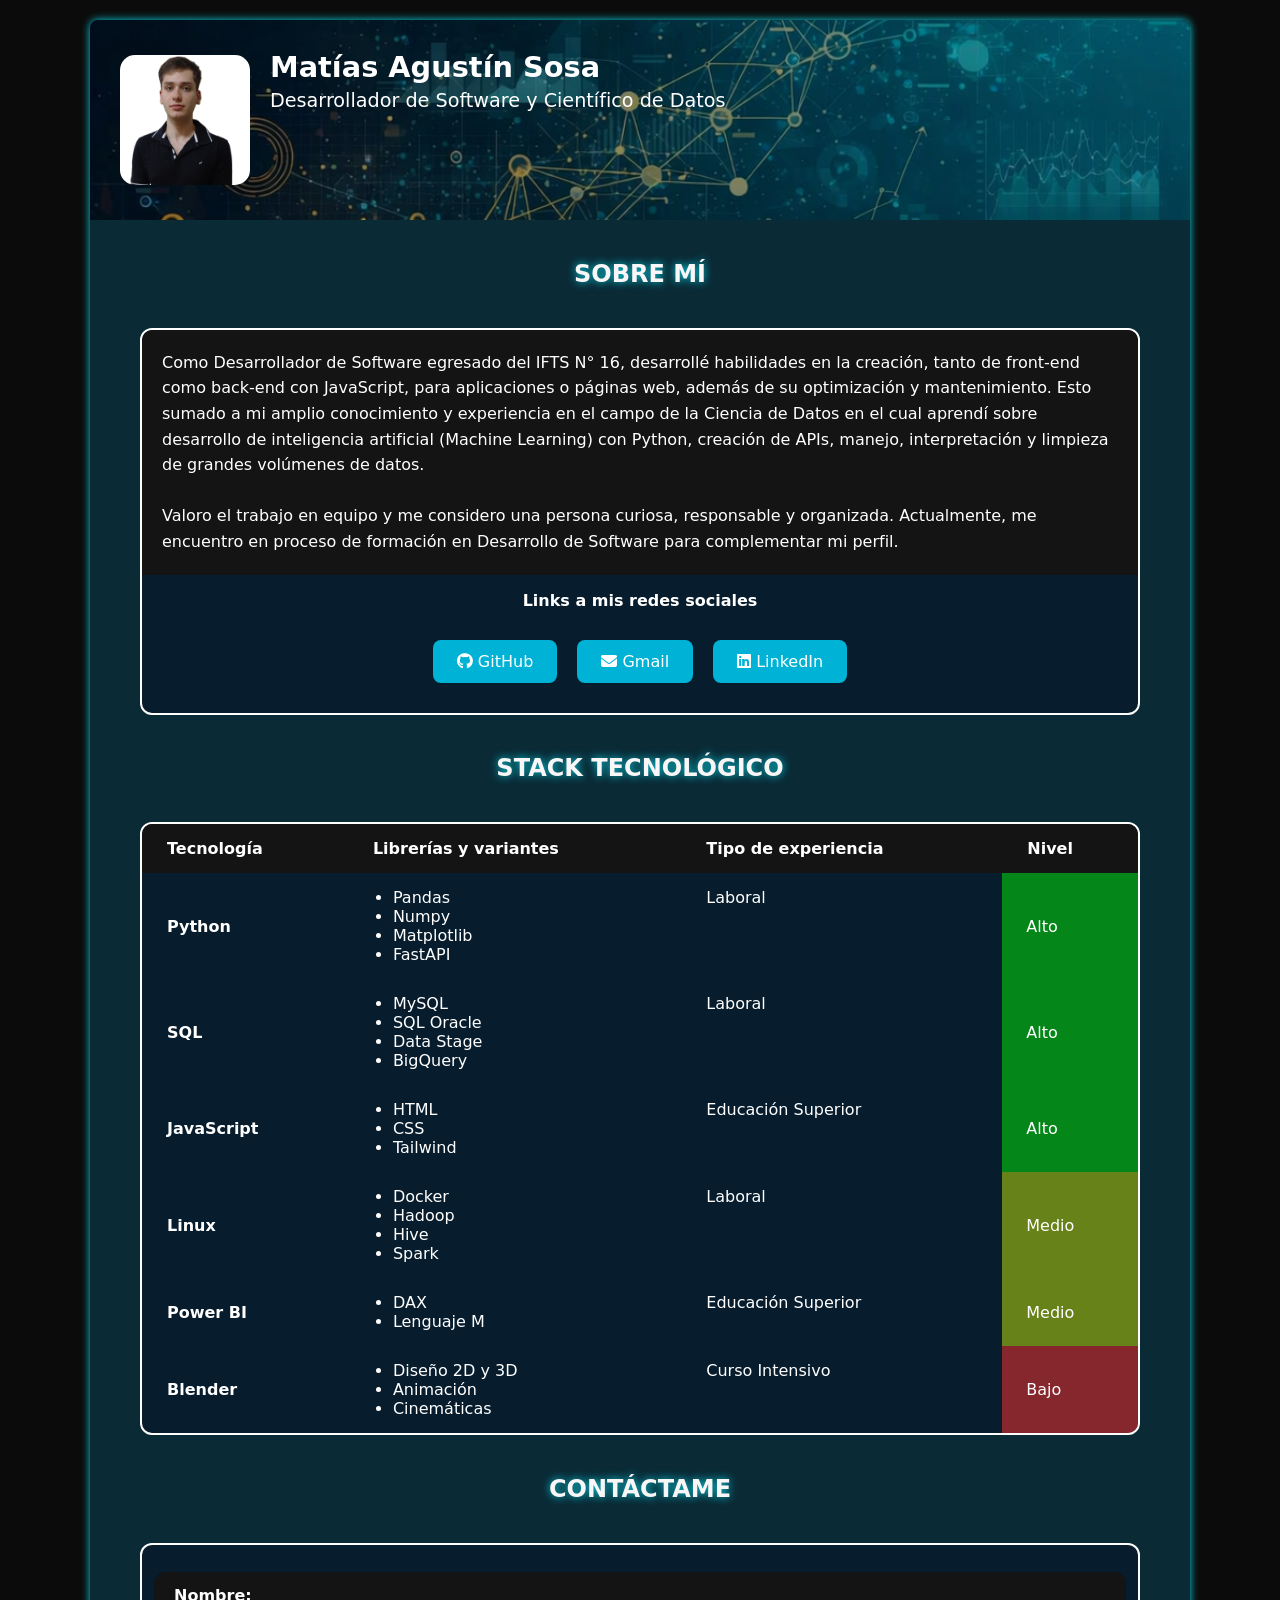
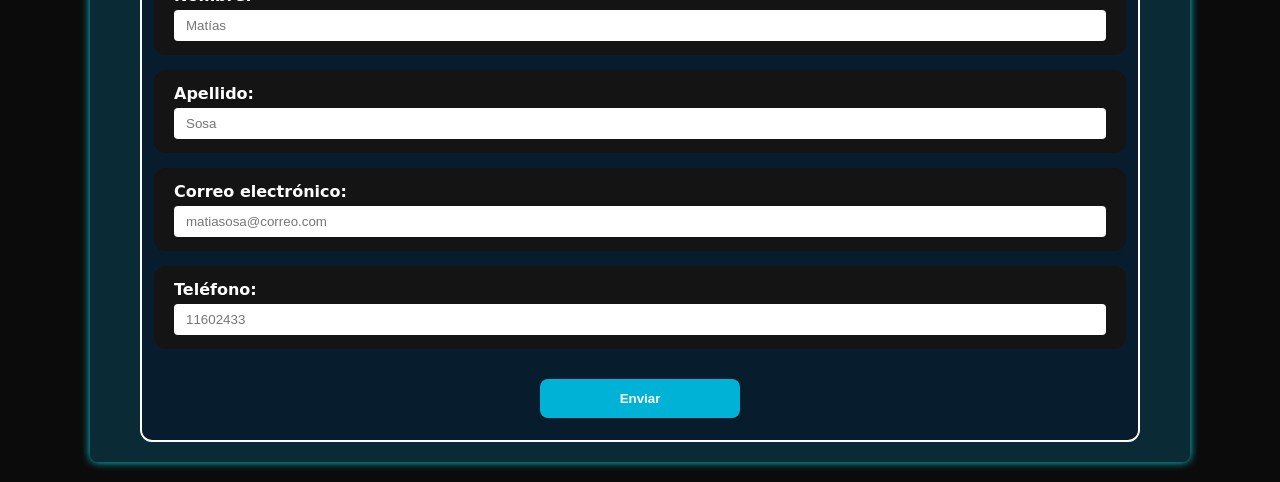
==== index.html @ 2aedbdd2 "Mi Portfolio" ====
<!DOCTYPE html>
<html lang="es">

<head>
    <meta charset="UTF-8">
    <meta name="viewport" content="width=device-width, initial-scale=1.0">
    <title>Portfolio Matías Sosa</title>
    <link rel="stylesheet" href="style.css">
    <link rel="stylesheet" href="https://cdnjs.cloudflare.com/ajax/libs/font-awesome/6.5.1/css/all.min.css">
</head>

<body class="FondoPagina">

    <div class="FondoDivPrincipal">
        
        <div class="ContenedorImagenes">
            <img src="Img/fondo.png" alt="Fondo_foto" class="FotoFondo">
            <img src="Img/foto perfil - sin fondo.jpg" alt="Foto_Mati" class="FotoPerfil">
            <div class="DatosPerfil">
                <h1 class="Nombre">Matías Agustín Sosa</h1>
                <h2 class="Profesional">Desarrollador de Software y Científico de Datos</h2>
            </div>
        </div>

        <div class="DivObjetos">
            <h2 class="Titulos">SOBRE MÍ</h2>
        </div>

        <div class="DivObjetos">
            <div class="DivTexto">
                <p class="SobreMi">
                    Como Desarrollador de Software egresado del IFTS N° 16, desarrollé habilidades en la creación, tanto
                    de front-end como back-end con JavaScript, para aplicaciones o páginas web, además de su
                    optimización y mantenimiento. Esto sumado a mi amplio conocimiento y experiencia en el campo de la
                    Ciencia de Datos en el cual aprendí sobre desarrollo de inteligencia artificial (Machine Learning) con
                    Python, creación de APIs, manejo, interpretación y limpieza de grandes volúmenes de datos.<br><br>
                    Valoro el trabajo en equipo y me considero una persona curiosa, responsable y organizada.
                    Actualmente, me encuentro en proceso de formación en Desarrollo de Software para complementar mi
                    perfil.<br>
                </p>

                <p style="text-align: center; font-weight: bold; padding: 0 10px;">Links a mis redes sociales</p>
                
                <div class="DivBotones">
                    <a href="https://github.com/Matias-Agustin-Sosa" class="BotonA" target="_blank">
                        <i class="fa-brands fa-github"></i> GitHub
                    </a>
                    <a href="mailto:tu-correo@gmail.com" class="BotonA" target="_blank">
                        <i class="fa-solid fa-envelope"></i> Gmail
                    </a>
                    <a href="https://www.linkedin.com/in/matias-agustin-sosa" class="BotonA" target="_blank">
                        <i class="fa-brands fa-linkedin"></i> LinkedIn
                    </a>
                </div>
            </div>
        </div>

        <div class="DivObjetos">
            <h2 class="Titulos">STACK TECNOLÓGICO</h2>
        </div>

        <div class="DivObjetos">
            <div class="ContenedorTabla">
                <table>
                    <!-- Encabezado de la tabla -->
                    <thead style="background-color: #141414;">
                        <tr>
                            <th>Tecnología</th>
                            <th>Librerías y variantes</th>
                            <th>Tipo de experiencia</th>
                            <th>Nivel</th>
                        </tr>
                    </thead>

                    <!-- Cuerpo de la tabla -->
                    <tbody>
                        <tr>
                            <td class="Tecnologia">Python</td>
                            <td>
                                <ul>
                                    <li>Pandas</li>
                                    <li>Numpy</li>
                                    <li>Matplotlib</li>
                                    <li>FastAPI</li>
                                </ul> 
                            </td>
                            <td>Laboral</td>
                            <td class="NiveleAlto">Alto</td>
                        </tr>

                        <tr>
                            <td class="Tecnologia">SQL</td>
                            <td>
                                <ul>
                                    <li>MySQL</li>
                                    <li>SQL Oracle</li>
                                    <li>Data Stage</li>
                                    <li>BigQuery</li>
                                </ul>
                            </td>
                            <td>Laboral</td>
                            <td class="NiveleAlto">Alto</td>
                        </tr>

                        <tr>
                            <td class="Tecnologia">JavaScript</td>
                            <td>
                                <ul>
                                    <li>HTML</li>
                                    <li>CSS</li>
                                    <li>Tailwind</li>
                                </ul>
                            </td>
                            <td>Educación Superior</td>
                            <td class="NiveleAlto">Alto</td>
                        </tr>

                        <tr>
                            <td class="Tecnologia">Linux</td>
                            <td>
                                <ul>
                                    <li>Docker</li>
                                    <li>Hadoop</li>
                                    <li>Hive</li>
                                    <li>Spark</li>
                                </ul>
                            </td>
                            <td>Laboral</td>
                            <td class="NiveleMedio">Medio</td>
                        </tr>

                        <tr>
                            <td class="Tecnologia">Power BI</td>
                            <td>
                                <ul>
                                    <li>DAX</li>
                                    <li>Lenguaje M</li>
                                </ul>
                            </td>
                            <td>Educación Superior</td>
                            <td class="NiveleMedio">Medio</td>
                        </tr>

                        <tr>
                            <td class="Tecnologia">Blender</td>
                            <td>
                                <ul>
                                    <li>Diseño 2D y 3D</li>
                                    <li>Animación</li>
                                    <li>Cinemáticas</li>
                                </ul>
                            </td>
                            <td>Curso Intensivo</td>
                            <td class="NiveleBajo">Bajo</td>
                        </tr>
                    </tbody>
                </table>
            </div>
        </div>

        <div class="DivObjetos">
            <h2 class="Titulos">CONTÁCTAME</h2>
        </div>

        <div class="DivObjetos">
            <form action="/enviar-datos" method="POST">
                <div class="DivCampo">
                    <label for="nombre">Nombre:</label>
                    <input type="text" id="nombre" name="nombre" placeholder="Matías" required>
                </div>

                <div class="DivCampo">
                    <label for="apellido">Apellido:</label>
                    <input type="text" id="apellido" name="apellido" placeholder="Sosa" required>
                </div>

                <div class="DivCampo">
                    <label for="email">Correo electrónico:</label>
                    <input type="email" id="email" name="email" placeholder="matiasosa@correo.com" required>
                </div>

                <div class="DivCampo">
                    <label for="telefono">Teléfono:</label>
                    <input type="tel" id="telefono" name="telefono" placeholder="11602433" required>
                </div>

                <div class="DivFormularioBotones">
                    <button type="submit" class="BotonEnviar">Enviar</button>
                </div>
            </form>
        </div>

    </div>

</body>
</html>
---- style.css ----
* {
    box-sizing: border-box;
}

/* Evita que la tabla ocupe más espacio del necesario */
table {
    color: #ffffff;
    background-color: #071C2C;
    border: 2px solid #ffffff;
    border-collapse: separate;
    border-spacing: 0;
    border-radius: 12px;
    overflow: hidden;
    width: 100%;
    max-width: 1000px; /* Limita el ancho máximo de la tabla */
}

/* Contenedor responsivo para la tabla */
.ContenedorTabla {
    width: 100%;
    max-width: 1000px;
    overflow-x: auto;
}

/* Alinea el texto a la izquierda en encabezados y celdas */
th, td { /* Table Header y Table Data */
    padding: 15px 25px;
    text-align: left; /* Mantiene la misma alineación que los encabezados */
    vertical-align: top; /* Alinea el texto en la parte superior de la celda */
}

ul {
    margin: 0; 
    padding-left: 20px; 
}

form {
    display: block;
    padding: 12px;
    background-color: #071C2C;
    border: 2px solid #ffffff;
    border-radius: 12px;
    width: 100%;
    max-width: 1000px;
    color: #ffffff;
    font-weight: bold;
}

input {
    width: 100%;
    padding: 8px 12px;
    margin-top: 5px;
    background-color: #ffffff;
    border: 0px solid #ffffff;
    border-radius: 4px;
    color: #071C2C;
}

.Titulos {
    color: #f8f6f6;
    text-shadow: 0px 0px 8px rgb(11, 211, 226);
    text-align: center;
}

.FondoPagina {
    margin: 0;
    padding: 20px 0;
    display: flex;
    background-color: #0b0b0b;
    flex-direction: column; /* Apila los elementos uno debajo de otro */
    align-items: center;     /* Centra horizontalmente */
    font-family: system-ui, -apple-system, BlinkMacSystemFont, 'Segoe UI', Roboto, Oxygen, Ubuntu, Cantarell, sans-serif;
}

.FondoDivPrincipal {
    background-color: #0b496082;
    border-radius: 8px;
    width: 90%;
    max-width: 1100px;
    box-shadow: 0px 0px 8px rgb(11, 211, 226);
    overflow: hidden;
}

.ContenedorImagenes {
    position: relative;
    min-height: 200px;
}

.FotoFondo {
    border-radius: 8px 8px 0 0;
    display: block;
    width: 100%;
    height: 200px;
    filter: brightness(0.6);
    object-fit: cover; /* Recorta los bordes sobrantes para no deformar la imagen */
}

.FotoPerfil {
    position: absolute;
    margin: 20px;
    border-radius: 15px;
    width: 130px;
    height: 130px;
    object-fit: cover;
    top: 15px;          /* Distancia desde el borde superior */
    left: 10px;         /* Distancia desde el borde izquierdo */
}

.DatosPerfil {
    position: absolute;
    top: 30px;
    left: 180px;
    right: 20px;
}

.Nombre {
    color: #ffffff;
    margin: 0 0 5px 0;
    font-size: 1.8rem;
}

.Profesional {
    color: #ffffff;
    margin: 0;
    font-size: 1.2rem;
    font-weight: normal;
}

.DivTexto {
    color: #ffffff;
    background-color: #071C2C;
    border: 2px solid #ffffff;
    border-radius: 12px;
    width: 100%;
    max-width: 1000px;
    overflow: hidden;
}

.SobreMi {
    margin-top: 0;
    border-radius: 9px 9px 0 0;
    background-color: #141414;
    padding: 20px;
    line-height: 1.6;
}

.BotonA {
    display: inline-block; /* Permite aplicar padding y dimensiones correctamente */
    padding: 12px 24px;    /* Arriba/Abajo 12px, Izquierda/Derecha 24px */
    border-radius: 8px;
    margin: 10px;
    color: #ffffff;
    background-color: #00B2D6;
    text-decoration: none;
    transition: background-color 0.3s ease; /* Transición suave */
    text-align: center;
}

.BotonA:hover {
    background-color: #141414;
    box-shadow: 0px 0px 8px rgb(11, 211, 226);
}

.DivObjetos {
    margin: 20px;
    display: flex;
    flex-direction: column; /* Apila los elementos uno debajo de otro */
    justify-content: center; /* Centra verticalmente */
    align-items: center;     /* Centra horizontalmente */
}

.CentradoCampos {
    display: flex;
    align-items: center;
}

.Tecnologia {
    vertical-align: middle;
    text-align: left;
    font-weight: bold;
}

.NiveleAlto {
    background-color: rgba(0, 255, 0, 0.466);
    padding: 12px 24px;
    vertical-align: middle;
    text-align: left;
}

.NiveleMedio {
    background-color: rgba(221, 255, 0, 0.447);
    padding: 12px 24px;
    vertical-align: middle;
    text-align: left;
}

.NiveleBajo {
    background-color: rgba(255, 47, 47, 0.513);
    padding: 12px 24px;
    vertical-align: middle;
    text-align: left;
}

.DivBotones {
    margin: 20px;
    display: flex;
    justify-content: center;
    align-items: center;
    flex-wrap: wrap;
}

.DivCampo {
    margin: 15px 0;
    padding: 14px 20px;
    border-radius: 12px;
    background-color: #141414;
    display: flex;
    flex-direction: column;
}

.BotonEnviar {
    display: inline-block;
    padding: 12px 24px;
    border-radius: 8px;
    margin: 10px 0;
    border: none;
    color: #ffffff;
    background-color: #00B2D6;
    font-weight: bold;
    cursor: pointer;
    transition: background-color 0.3s ease;
    width: 100%;
    max-width: 200px;
}

.BotonEnviar:hover {
    box-shadow: 0px 0px 8px rgb(11, 211, 226);
    background-color: #141414;
}

.DivFormularioBotones {
    margin-top: 20px;
    display: flex;
    justify-content: center;
    align-items: center;
}

/* ===================================================
   MEDIA QUERIES (ADAPTABILIDAD TELEFONOS Y TABLETS)
   =================================================== */

/* Tablets y pantallas medianas (<= 768px) */
/* Teléfonos móviles (<= 480px) */
@media (max-width: 480px) {
    .DivBotones {
        flex-direction: column;
    }

    .BotonA {
        width: 80%;
    }

    .DivCampo {
        padding: 10px;
    }

    th, td {
        padding: 8px 10px;
        font-size: 0.85rem;
    }
}

@media (max-width: 376px) {
    .FotoPerfil {
        position: absolute;
        margin: 20px;
        border-radius: 15px;
        width: 130px;
        height: 130px;
        object-fit: cover;
        top: 5px;
        left: -5px;
    }

    .Nombre {
        font-size: 1.5rem;
        margin: 0px -20px -30px -25px;
    }

    .Profesional {
        font-size: 1rem;
        margin: 35px -10px 0px -25px;
    }
}

@media (max-width: 320px) {
    .FondoDivPrincipal {
        width: 95%;
    }

    .ContenedorImagenes {
        display: flex;
        flex-direction: column;
        align-items: center;
        background-color: #000000;
        padding-bottom: 20px;
    }

    /*.FotoFondo {
        height: 120px;
    }*/

    .FotoPerfil {
        position: relative;
        top: -50px;
        left: 25px;
        margin: -125px 230px -10px 0px;
        height: 115px;
        width: 100px;
        border-radius: 10%;
    }

    /*.DatosPerfil {
        position: relative;
        top: 0;
        left: 0;
        right: 0;
        text-align: center;
        padding: 0 15px;
    }*/

    .Nombre {
        font-size: 1.5rem;
        margin: -10px -20px -35px -60px;
    }

    .Profesional {
        font-size: 1rem;
        margin: 35px -10px 0px -60px;
    }

    .DivObjetos {
        margin: 15px 10px;
    }

    th, td {
        padding: 10px 12px;
        font-size: 0.9rem;
    }
}
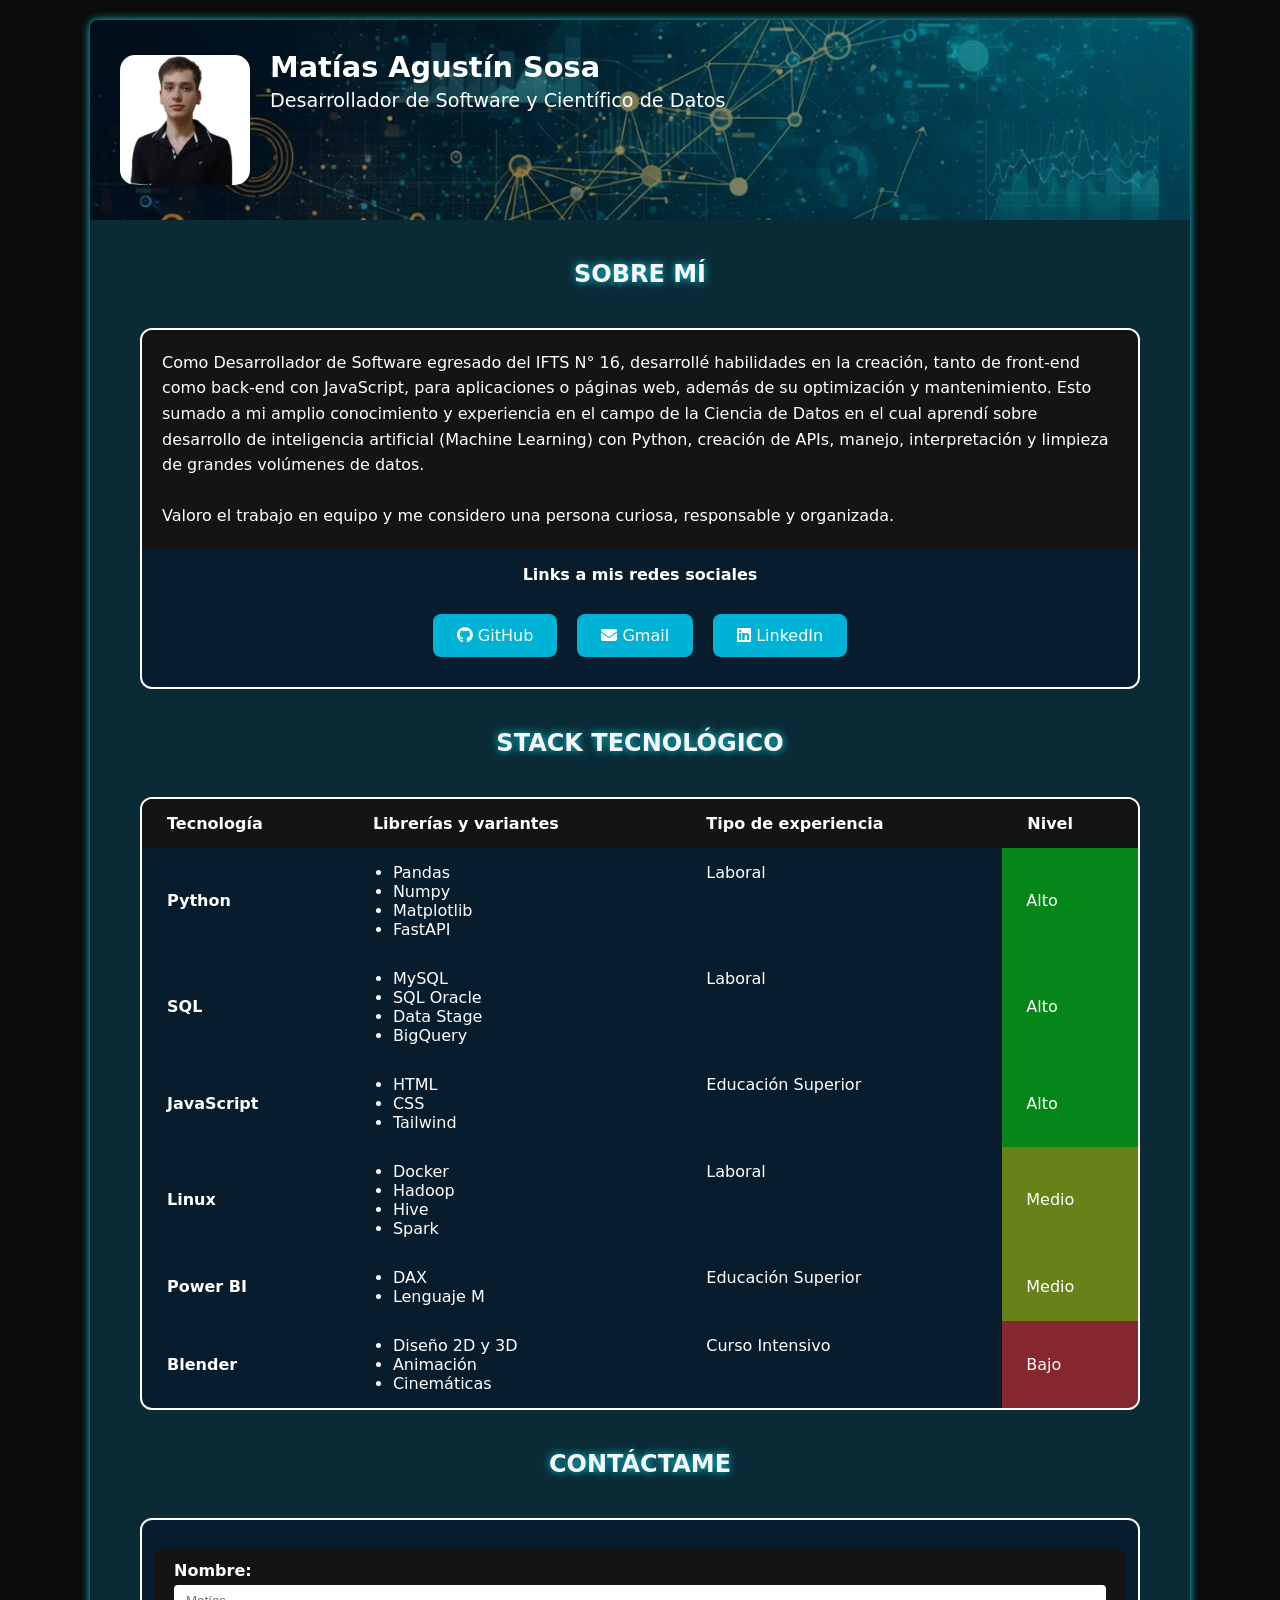
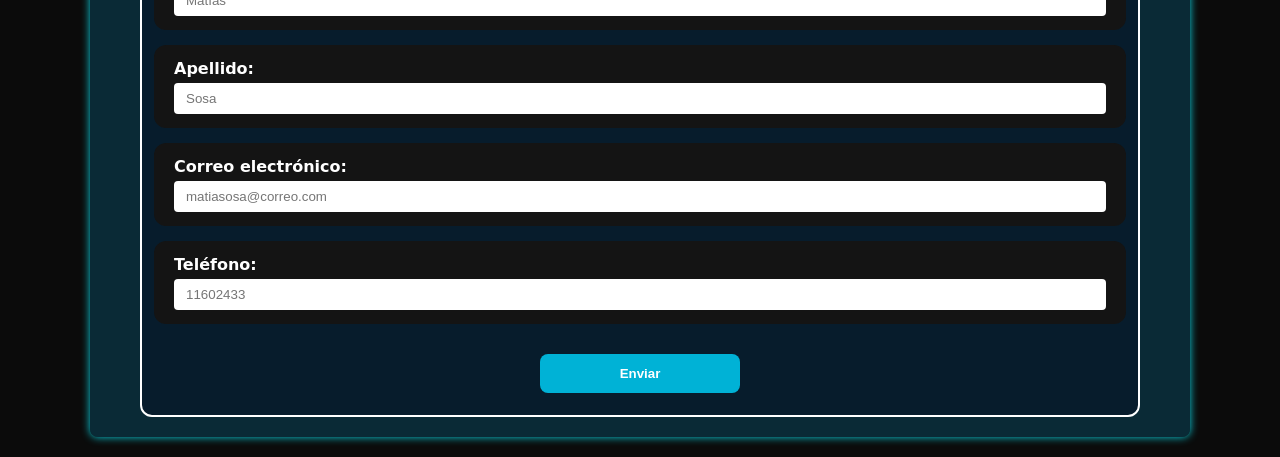
==== commit a41b50c0: "Modifica texto" ====
--- a/index.html
+++ b/index.html
@@ -35,8 +35,6 @@
                     Ciencia de Datos en el cual aprendí sobre desarrollo de inteligencia artificial (Machine Learning) con
                     Python, creación de APIs, manejo, interpretación y limpieza de grandes volúmenes de datos.<br><br>
                     Valoro el trabajo en equipo y me considero una persona curiosa, responsable y organizada.
-                    Actualmente, me encuentro en proceso de formación en Desarrollo de Software para complementar mi
-                    perfil.<br>
                 </p>
 
                 <p style="text-align: center; font-weight: bold; padding: 0 10px;">Links a mis redes sociales</p>
--- a/style.css
+++ b/style.css
@@ -254,6 +254,15 @@
 @media (max-width: 480px) {
     .DivBotones {
         flex-direction: column;
+    }
+
+    
+    .Nombre {
+        font-size: 1.5rem;
+    }
+
+    .Profesional {
+        font-size: 1rem;
     }
 
     .BotonA {
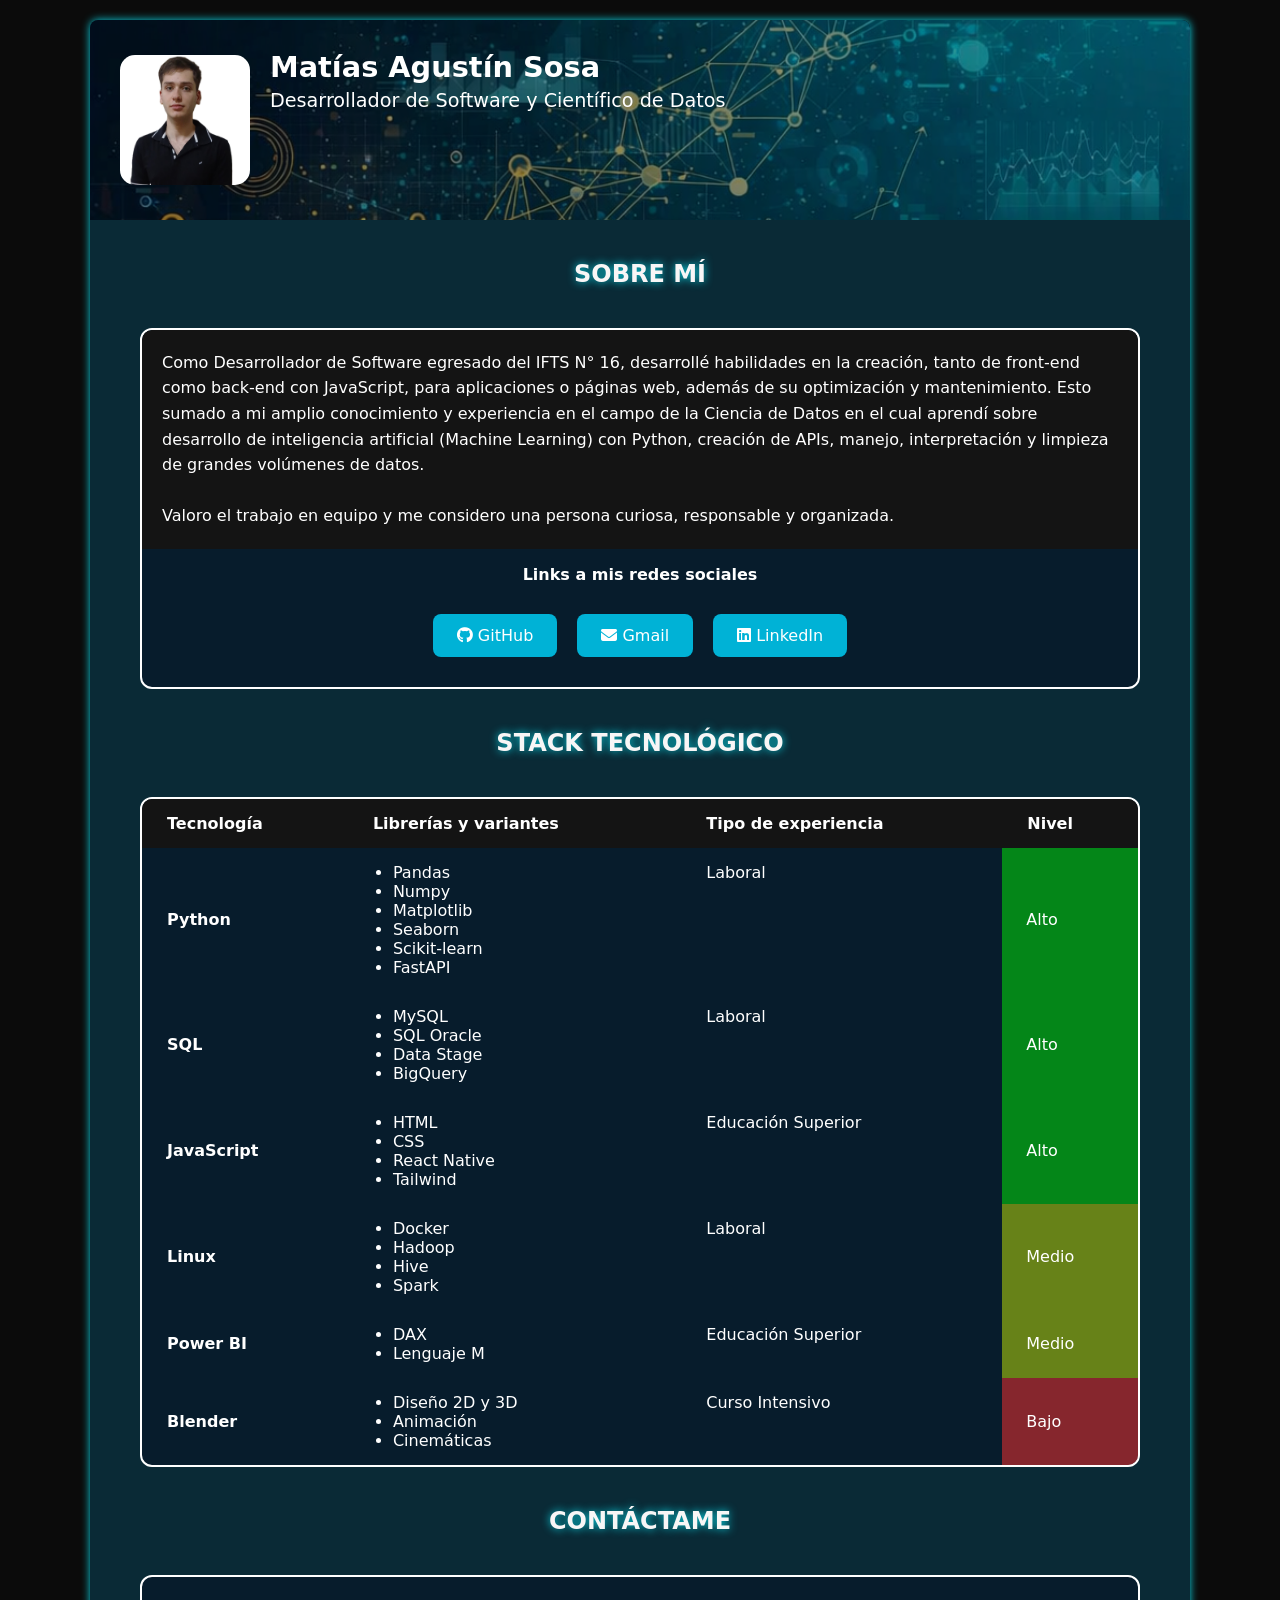
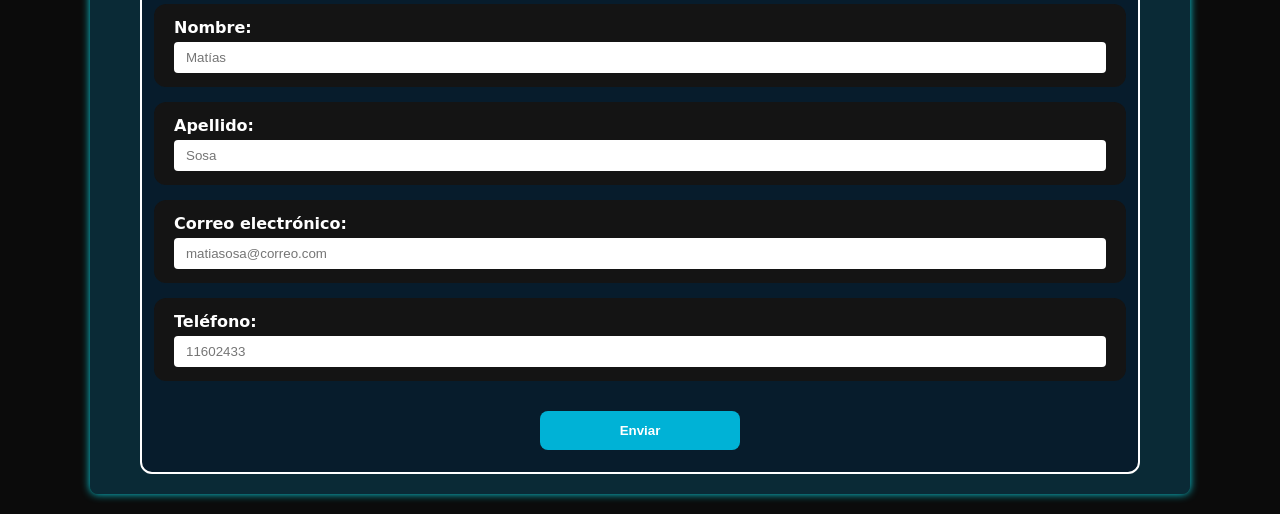
==== commit c52ac240: "Modifica tabla" ====
--- a/index.html
+++ b/index.html
@@ -79,6 +79,8 @@
                                     <li>Pandas</li>
                                     <li>Numpy</li>
                                     <li>Matplotlib</li>
+                                    <li>Seaborn</li>
+                                    <li>Scikit-learn</li>
                                     <li>FastAPI</li>
                                 </ul> 
                             </td>
@@ -106,6 +108,7 @@
                                 <ul>
                                     <li>HTML</li>
                                     <li>CSS</li>
+                                    <li>React Native</li>
                                     <li>Tailwind</li>
                                 </ul>
                             </td>
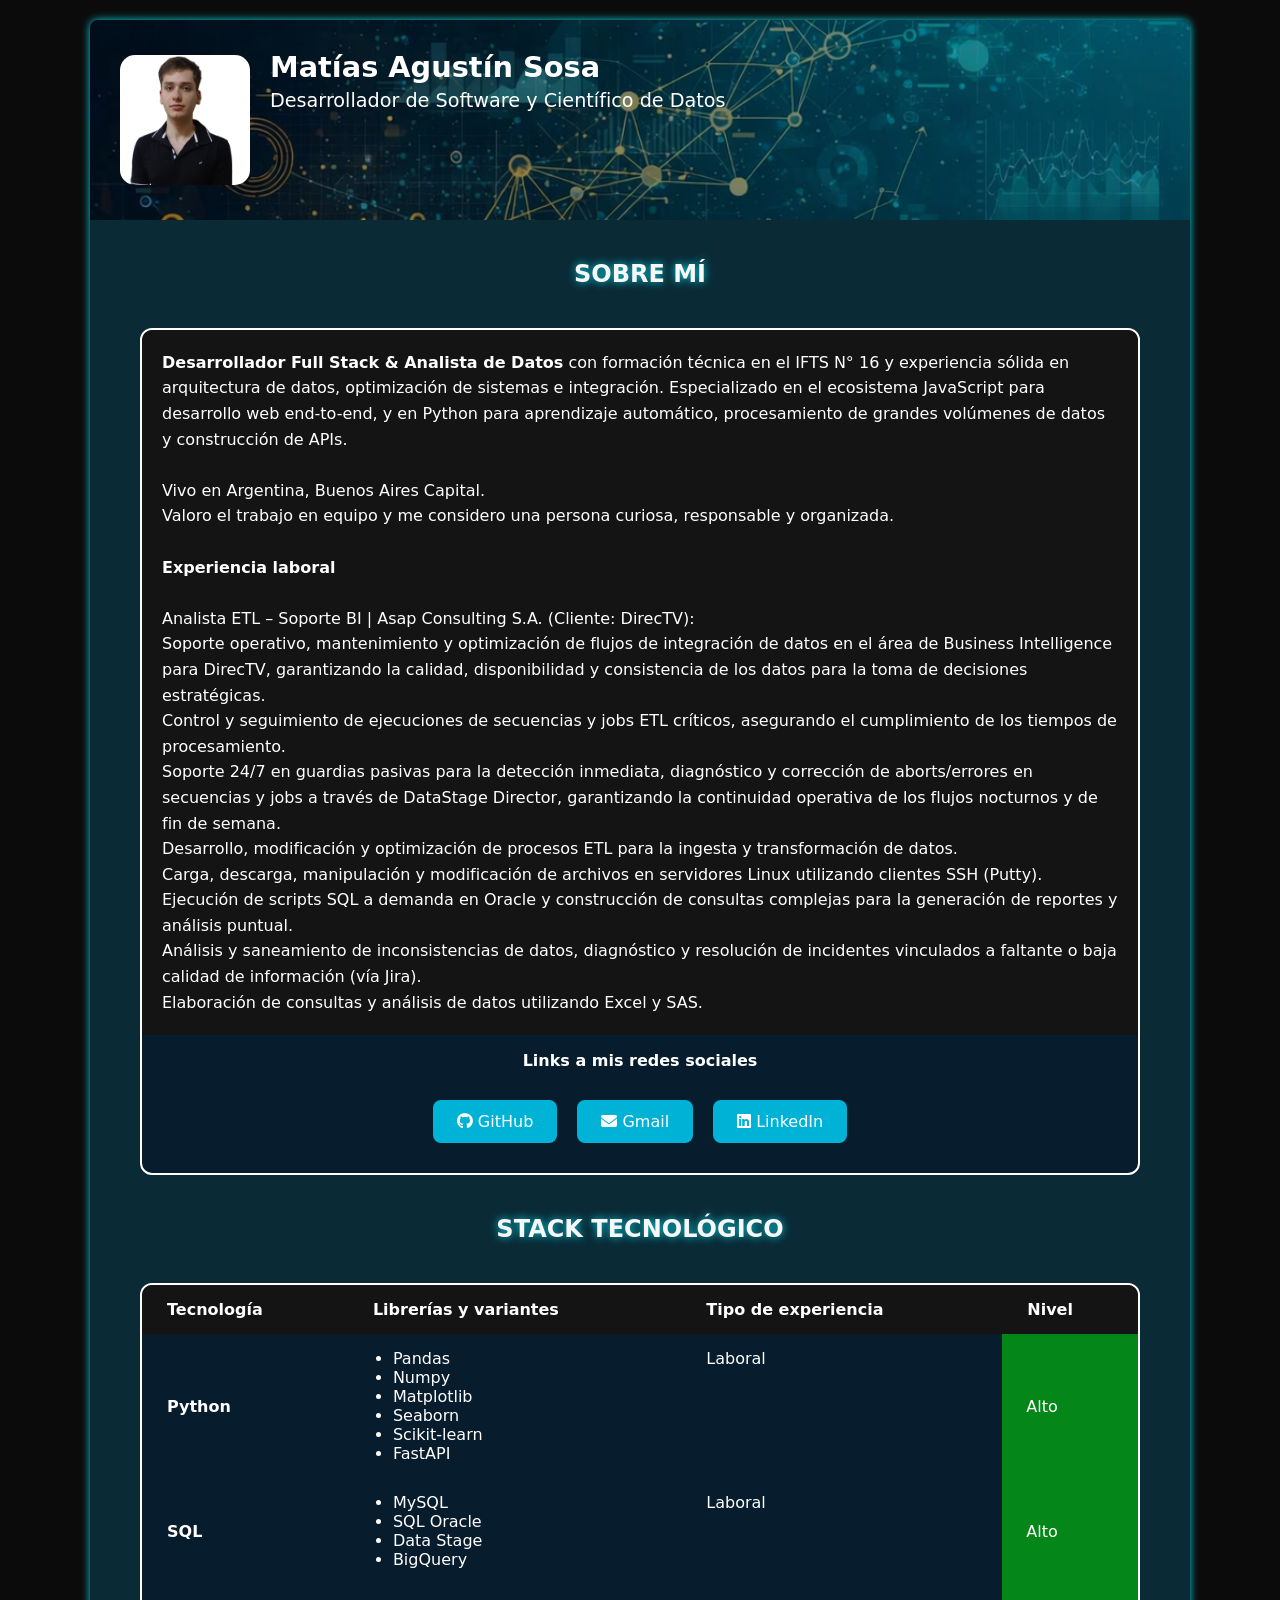
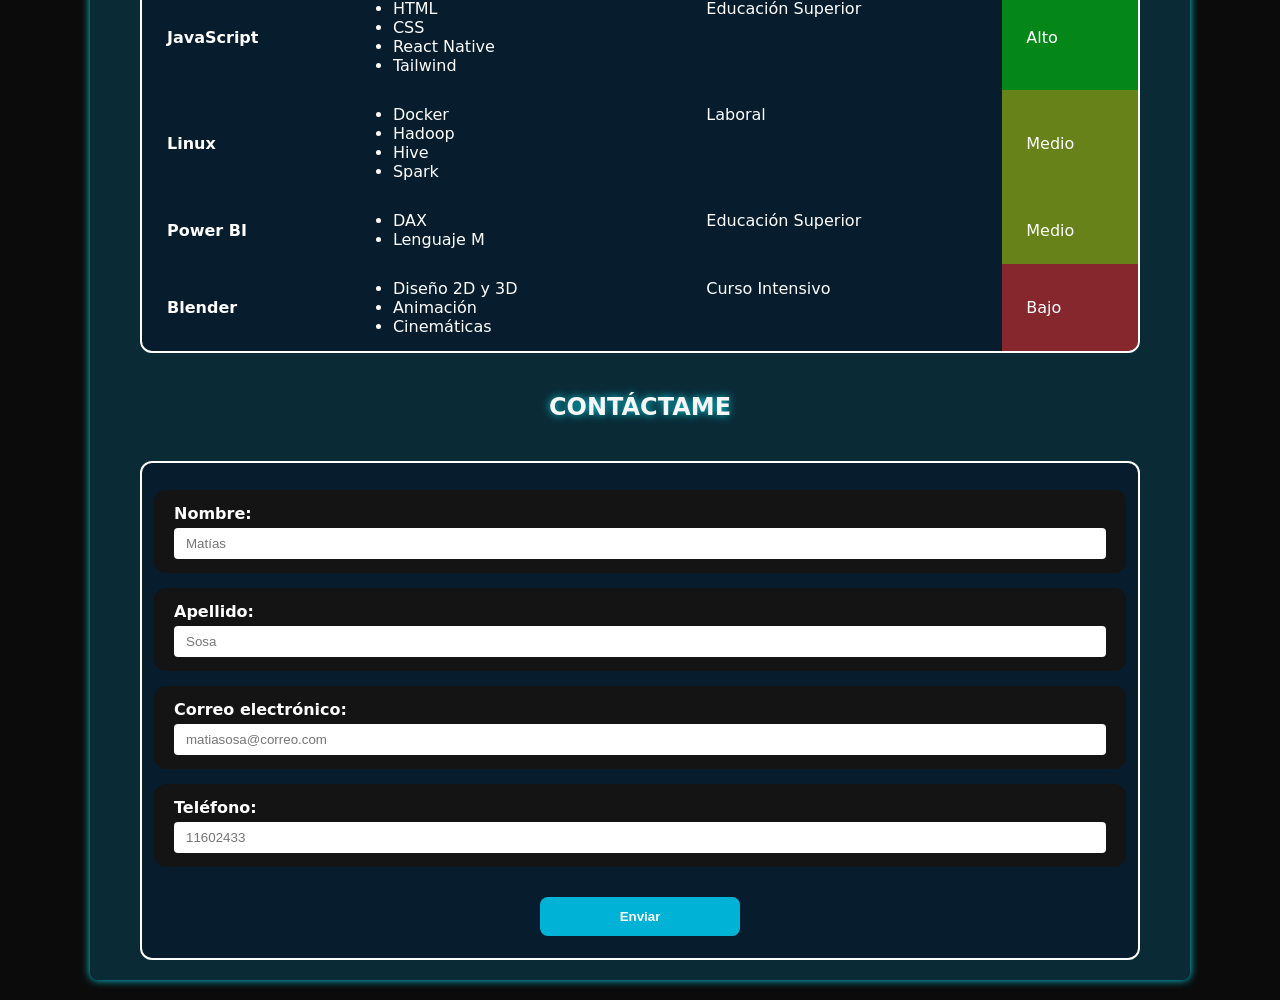
==== commit 68cf86fe: "Se agregan comentarios" ====
--- a/index.html
+++ b/index.html
@@ -4,15 +4,20 @@
 <head>
     <meta charset="UTF-8">
     <meta name="viewport" content="width=device-width, initial-scale=1.0">
+
     <title>Portfolio Matías Sosa</title>
+    <link rel="icon" type="image/jpg" href="Img/Logo.jpg">
+
     <link rel="stylesheet" href="style.css">
     <link rel="stylesheet" href="https://cdnjs.cloudflare.com/ajax/libs/font-awesome/6.5.1/css/all.min.css">
 </head>
 
 <body class="FondoPagina">
 
+    <!-- Creamos el fondo del porfolio (con un shadow para decoracion) -->
     <div class="FondoDivPrincipal">
         
+        <!-- Este div contine foto de perfil y foto de fondo de perfil -->
         <div class="ContenedorImagenes">
             <img src="Img/fondo.png" alt="Fondo_foto" class="FotoFondo">
             <img src="Img/foto perfil - sin fondo.jpg" alt="Foto_Mati" class="FotoPerfil">
@@ -22,23 +27,47 @@
             </div>
         </div>
 
+        <!-- Sección sobre mi -->
         <div class="DivObjetos">
             <h2 class="Titulos">SOBRE MÍ</h2>
         </div>
 
-        <div class="DivObjetos">
+        <!-- Defino un fondo diferente y lo enmarco dentro del mismo fondo principal para colocar mis objetos -->
+        <div class="DivObjetos">
+
+            <!-- Contenedor con mi informacion personal -->
             <div class="DivTexto">
+
+                <!-- Texto con fondo negro y letra blanca -->
                 <p class="SobreMi">
-                    Como Desarrollador de Software egresado del IFTS N° 16, desarrollé habilidades en la creación, tanto
-                    de front-end como back-end con JavaScript, para aplicaciones o páginas web, además de su
-                    optimización y mantenimiento. Esto sumado a mi amplio conocimiento y experiencia en el campo de la
-                    Ciencia de Datos en el cual aprendí sobre desarrollo de inteligencia artificial (Machine Learning) con
-                    Python, creación de APIs, manejo, interpretación y limpieza de grandes volúmenes de datos.<br><br>
-                    Valoro el trabajo en equipo y me considero una persona curiosa, responsable y organizada.
+                    <strong>Desarrollador Full Stack & Analista de Datos</strong> con formación técnica en el IFTS N° 16 y experiencia sólida en arquitectura de datos, 
+                    optimización de sistemas e integración. Especializado en el ecosistema JavaScript para desarrollo web end-to-end, y en Python para 
+                    aprendizaje automático, procesamiento de grandes volúmenes de datos y construcción de APIs. <br><br>
+                    Vivo en Argentina, Buenos Aires Capital. <br>
+                    Valoro el trabajo en equipo y me considero una persona curiosa, responsable y organizada. <br><br>
+                    <strong>Experiencia laboral</strong> <br><br>
+                    Analista ETL – Soporte BI | Asap Consulting S.A. (Cliente: DirecTV): <br>
+                    Soporte operativo, mantenimiento y optimización de flujos de integración de datos en el área de Business Intelligence para DirecTV, garantizando la calidad, disponibilidad y consistencia de los datos para la toma de decisiones estratégicas.
+                    <br>
+                    Control y seguimiento de ejecuciones de secuencias y jobs ETL críticos, asegurando el cumplimiento de los tiempos de procesamiento.
+                    <br>
+                    Soporte 24/7 en guardias pasivas para la detección inmediata, diagnóstico y corrección de aborts/errores en secuencias y jobs a través de DataStage Director, garantizando la continuidad operativa de los flujos nocturnos y de fin de semana.
+                    <br>
+                    Desarrollo, modificación y optimización de procesos ETL para la ingesta y transformación de datos.
+                    <br>
+                    Carga, descarga, manipulación y modificación de archivos en servidores Linux utilizando clientes SSH (Putty).
+                    <br>
+                    Ejecución de scripts SQL a demanda en Oracle y construcción de consultas complejas para la generación de reportes y análisis puntual.
+                    <br>
+                    Análisis y saneamiento de inconsistencias de datos, diagnóstico y resolución de incidentes vinculados a faltante o baja calidad de información (vía Jira).
+                    <br>
+                    Elaboración de consultas y análisis de datos utilizando Excel y SAS.
+
                 </p>
 
                 <p style="text-align: center; font-weight: bold; padding: 0 10px;">Links a mis redes sociales</p>
                 
+                <!-- Creo links a mis redes con forma de boton y decoro con un shadow, alteracion de color y borde redondeado -->
                 <div class="DivBotones">
                     <a href="https://github.com/Matias-Agustin-Sosa" class="BotonA" target="_blank">
                         <i class="fa-brands fa-github"></i> GitHub
@@ -50,15 +79,22 @@
                         <i class="fa-brands fa-linkedin"></i> LinkedIn
                     </a>
                 </div>
+
             </div>
-        </div>
-
+
+        </div>
+
+        <!-- Mi stack tecnológico y su nivel-->
         <div class="DivObjetos">
             <h2 class="Titulos">STACK TECNOLÓGICO</h2>
         </div>
 
         <div class="DivObjetos">
+
+            <!-- Creo un contenedor para mi tabla con un tamaño espacifico y adaptable -->
             <div class="ContenedorTabla">
+
+                <!-- Creo una tabla con mis tecnologias, librerias, tipo de experiencia y nivel (el nuvel tiene un fondo personalizado segun alto, medio, bajo) -->
                 <table>
                     <!-- Encabezado de la tabla -->
                     <thead style="background-color: #141414;">
@@ -156,15 +192,23 @@
                         </tr>
                     </tbody>
                 </table>
+            
             </div>
-        </div>
-
+
+        </div>
+
+        <!-- Sección del formulario de contacto-->
         <div class="DivObjetos">
             <h2 class="Titulos">CONTÁCTAME</h2>
         </div>
 
-        <div class="DivObjetos">
+        <!-- Se crea el contenedor para el formulario -->
+        <div class="DivObjetos"> 
+
+            <!-- Se crea el formulario de contacto con sus campos y id correspondientes -->
             <form action="/enviar-datos" method="POST">
+
+                <!-- Se crea una clase para los campos del formulario que define color de fondo, largo, borde redondeado, etc. -->
                 <div class="DivCampo">
                     <label for="nombre">Nombre:</label>
                     <input type="text" id="nombre" name="nombre" placeholder="Matías" required>
@@ -185,10 +229,13 @@
                     <input type="tel" id="telefono" name="telefono" placeholder="11602433" required>
                 </div>
 
+            <!-- Se agrega estilos al boton enviar: hover, cambio de color, shadow, etc. -->
                 <div class="DivFormularioBotones">
                     <button type="submit" class="BotonEnviar">Enviar</button>
                 </div>
+            
             </form>
+        
         </div>
 
     </div>
--- a/style.css
+++ b/style.css
@@ -2,7 +2,6 @@
     box-sizing: border-box;
 }
 
-/* Evita que la tabla ocupe más espacio del necesario */
 table {
     color: #ffffff;
     background-color: #071C2C;
@@ -12,21 +11,19 @@
     border-radius: 12px;
     overflow: hidden;
     width: 100%;
-    max-width: 1000px; /* Limita el ancho máximo de la tabla */
-}
-
-/* Contenedor responsivo para la tabla */
+    max-width: 1000px;
+}
+
 .ContenedorTabla {
     width: 100%;
     max-width: 1000px;
     overflow-x: auto;
 }
 
-/* Alinea el texto a la izquierda en encabezados y celdas */
 th, td { /* Table Header y Table Data */
     padding: 15px 25px;
-    text-align: left; /* Mantiene la misma alineación que los encabezados */
-    vertical-align: top; /* Alinea el texto en la parte superior de la celda */
+    text-align: left;
+    vertical-align: top;
 }
 
 ul {
@@ -67,9 +64,9 @@
     padding: 20px 0;
     display: flex;
     background-color: #0b0b0b;
-    flex-direction: column; /* Apila los elementos uno debajo de otro */
-    align-items: center;     /* Centra horizontalmente */
-    font-family: system-ui, -apple-system, BlinkMacSystemFont, 'Segoe UI', Roboto, Oxygen, Ubuntu, Cantarell, sans-serif;
+    flex-direction: column;
+    align-items: center;
+    font-family: system-ui, -apple-system, BlinkMacSystemFont, 'Segoe UI', Roboto, Oxygen, Ubuntu, Cantarell, sans-serif; /* Cadena de respaldo | adaptable */
 }
 
 .FondoDivPrincipal {
@@ -92,7 +89,7 @@
     width: 100%;
     height: 200px;
     filter: brightness(0.6);
-    object-fit: cover; /* Recorta los bordes sobrantes para no deformar la imagen */
+    object-fit: cover;
 }
 
 .FotoPerfil {
@@ -102,8 +99,8 @@
     width: 130px;
     height: 130px;
     object-fit: cover;
-    top: 15px;          /* Distancia desde el borde superior */
-    left: 10px;         /* Distancia desde el borde izquierdo */
+    top: 15px;
+    left: 10px;
 }
 
 .DatosPerfil {
@@ -145,8 +142,8 @@
 }
 
 .BotonA {
-    display: inline-block; /* Permite aplicar padding y dimensiones correctamente */
-    padding: 12px 24px;    /* Arriba/Abajo 12px, Izquierda/Derecha 24px */
+    display: inline-block;
+    padding: 12px 24px;
     border-radius: 8px;
     margin: 10px;
     color: #ffffff;
@@ -164,9 +161,9 @@
 .DivObjetos {
     margin: 20px;
     display: flex;
-    flex-direction: column; /* Apila los elementos uno debajo de otro */
-    justify-content: center; /* Centra verticalmente */
-    align-items: center;     /* Centra horizontalmente */
+    flex-direction: column; 
+    justify-content: center;
+    align-items: center;
 }
 
 .CentradoCampos {
@@ -245,12 +242,8 @@
     align-items: center;
 }
 
-/* ===================================================
-   MEDIA QUERIES (ADAPTABILIDAD TELEFONOS Y TABLETS)
-   =================================================== */
-
-/* Tablets y pantallas medianas (<= 768px) */
-/* Teléfonos móviles (<= 480px) */
+/*MEDIA QUERIES (TELEFONOS Y TABLETS)*/
+
 @media (max-width: 480px) {
     .DivBotones {
         flex-direction: column;
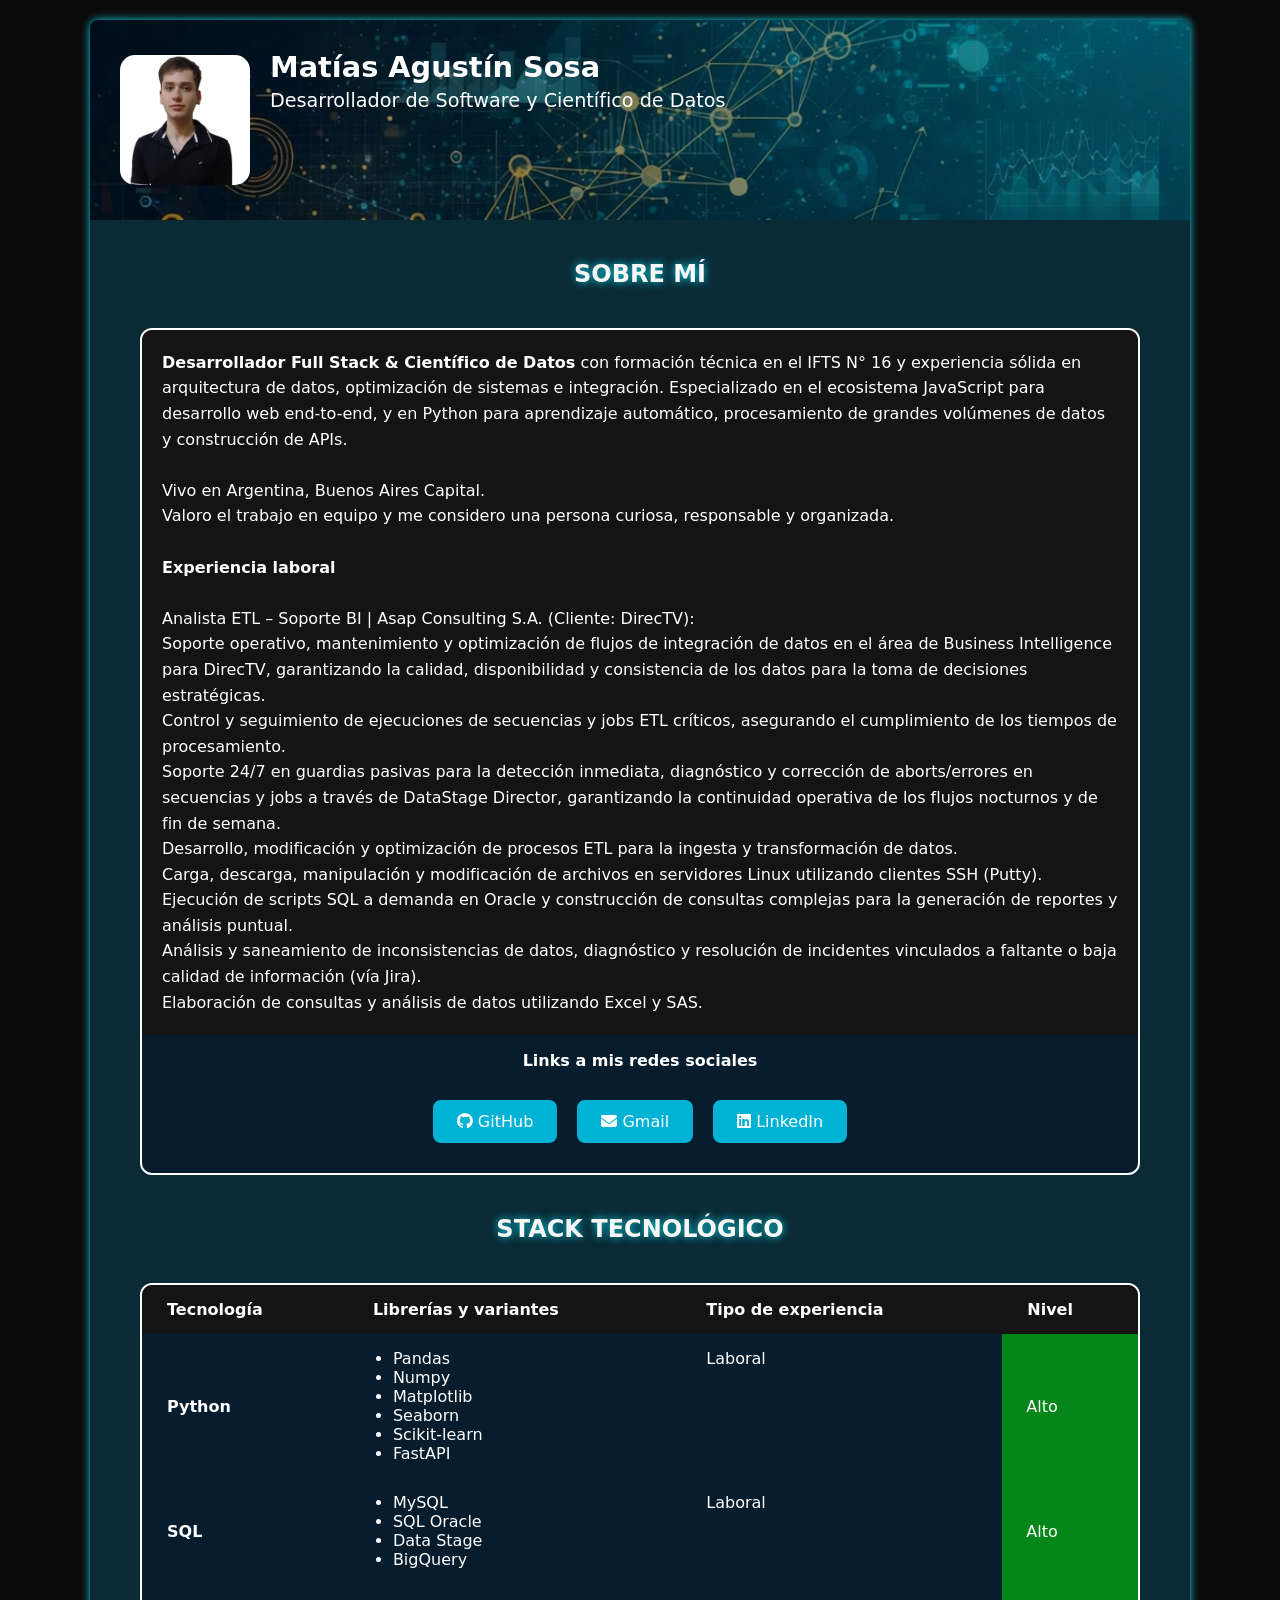
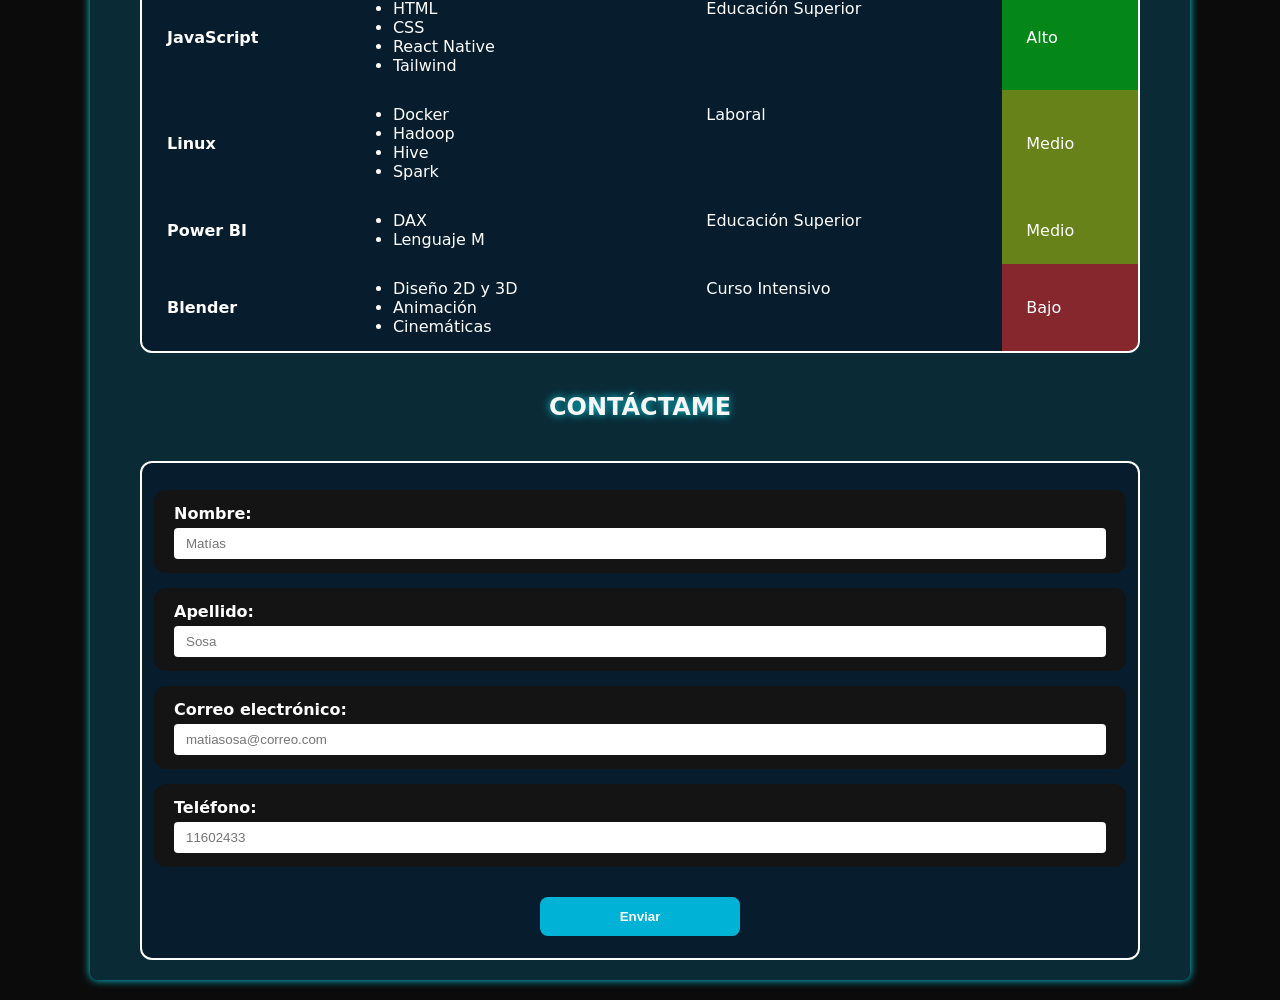
==== commit 8e018e2a: "Cambios en texto" ====
--- a/index.html
+++ b/index.html
@@ -40,7 +40,7 @@
 
                 <!-- Texto con fondo negro y letra blanca -->
                 <p class="SobreMi">
-                    <strong>Desarrollador Full Stack & Analista de Datos</strong> con formación técnica en el IFTS N° 16 y experiencia sólida en arquitectura de datos, 
+                    <strong>Desarrollador Full Stack & Científico de Datos</strong> con formación técnica en el IFTS N° 16 y experiencia sólida en arquitectura de datos, 
                     optimización de sistemas e integración. Especializado en el ecosistema JavaScript para desarrollo web end-to-end, y en Python para 
                     aprendizaje automático, procesamiento de grandes volúmenes de datos y construcción de APIs. <br><br>
                     Vivo en Argentina, Buenos Aires Capital. <br>
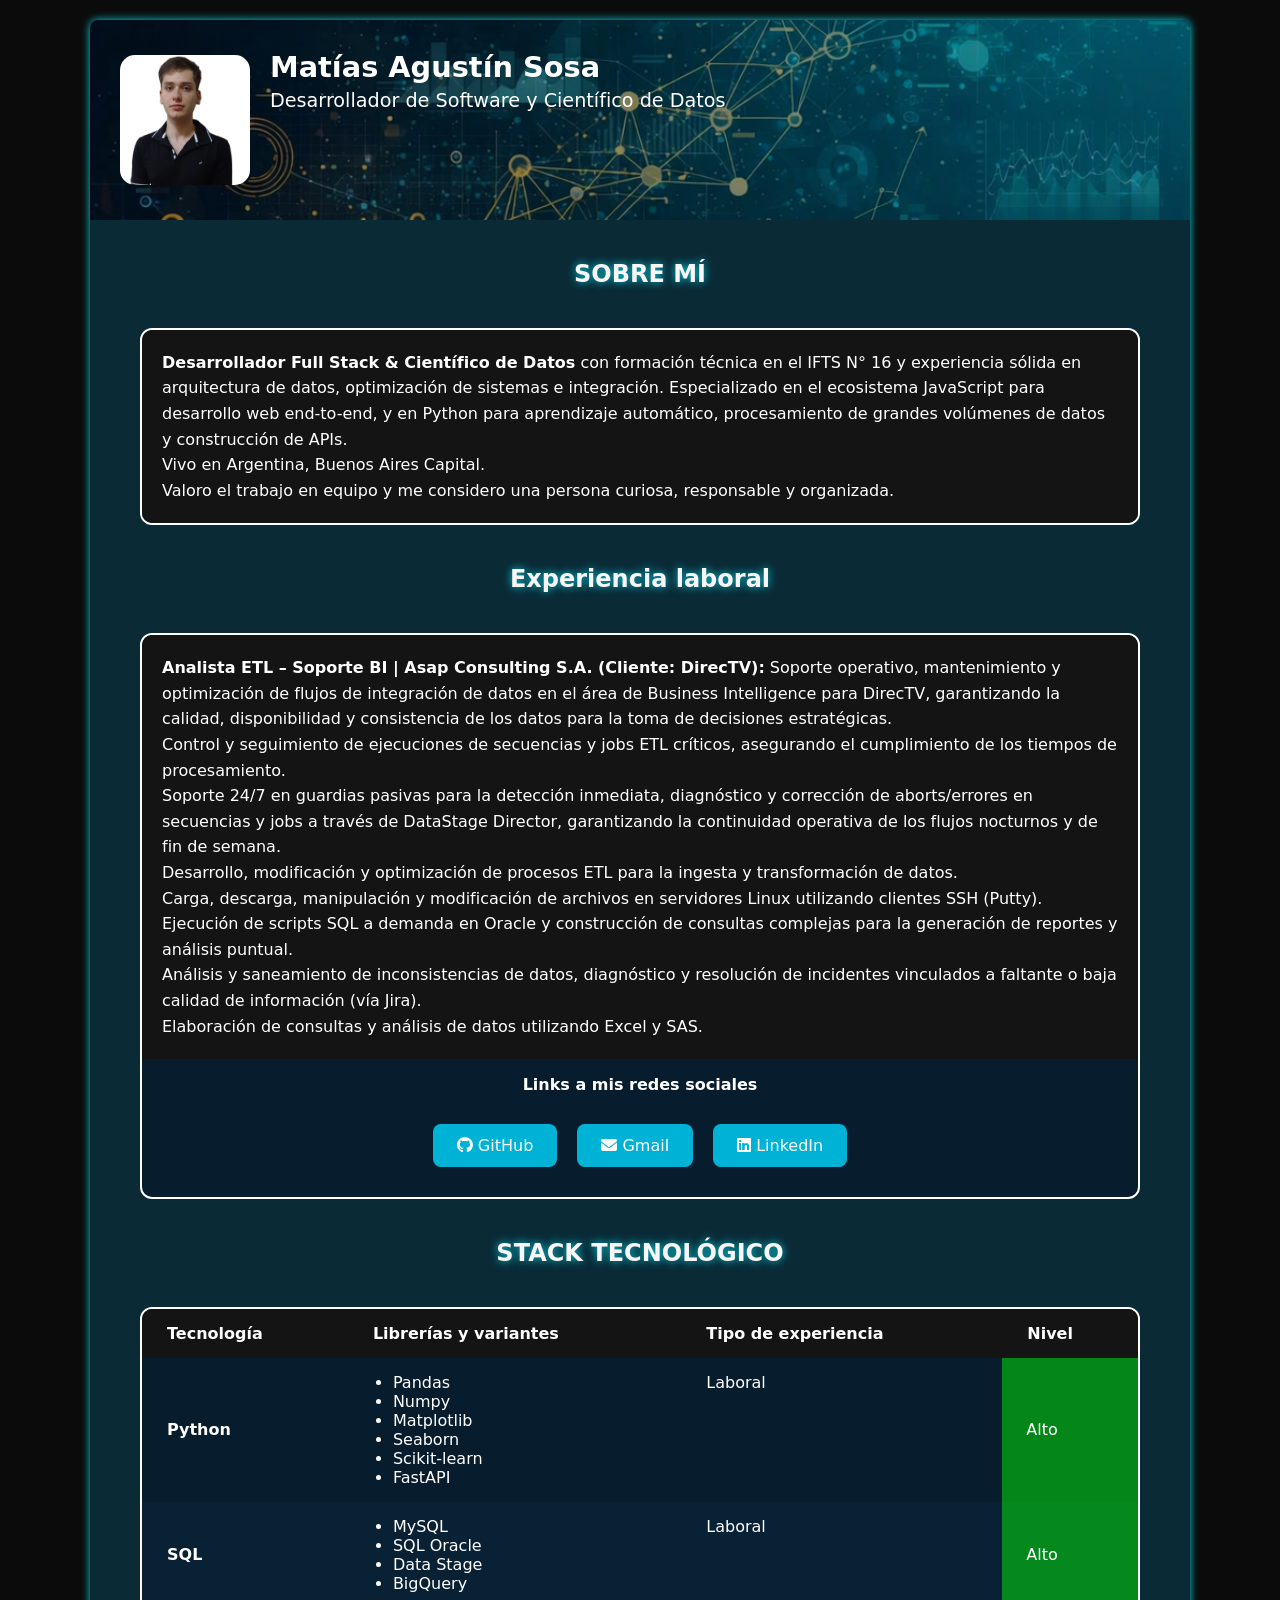
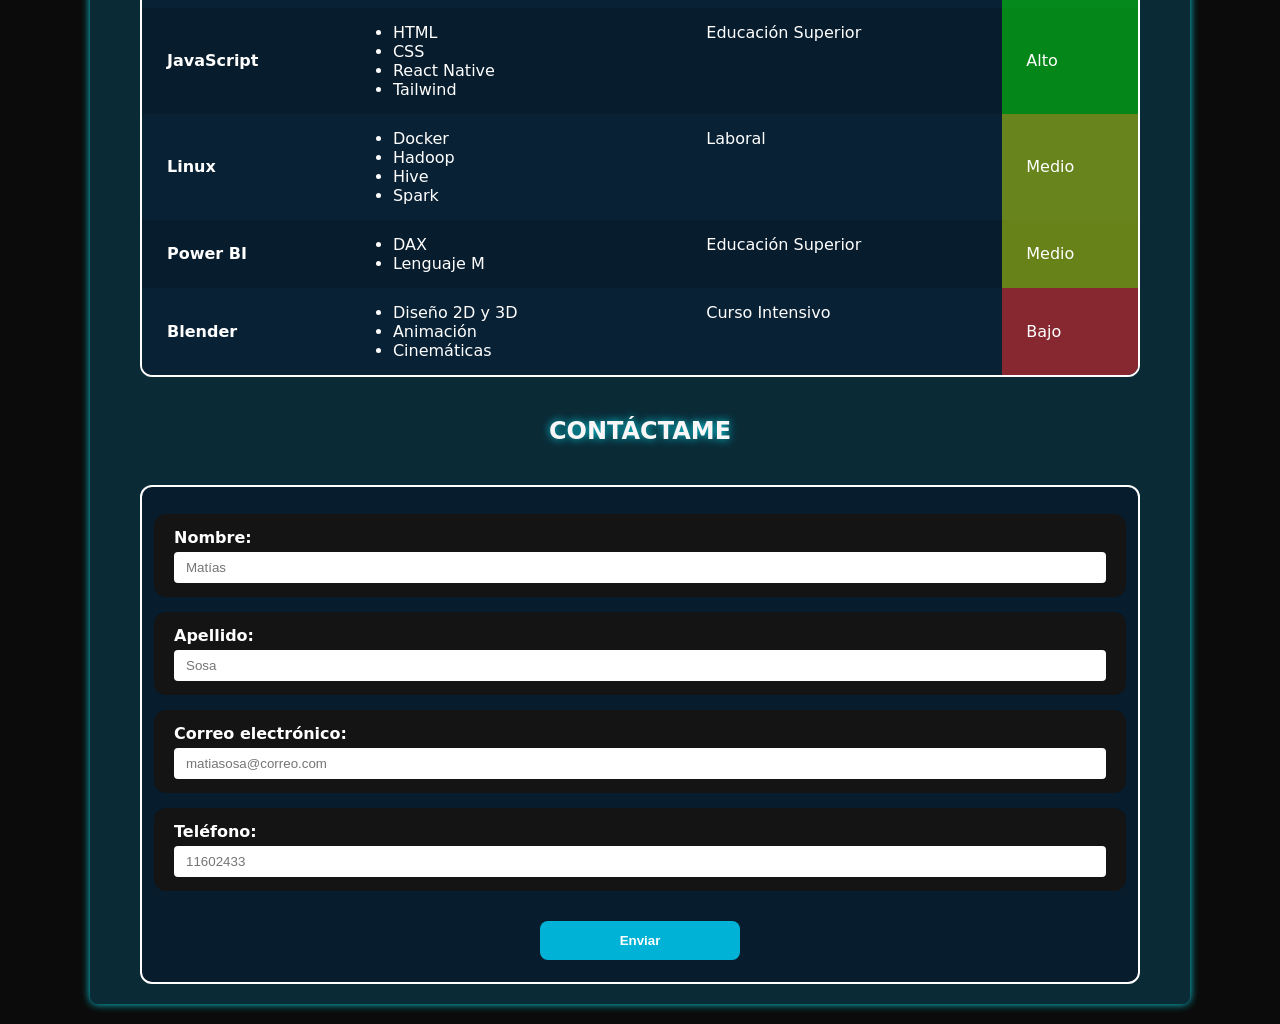
==== commit f9f7b7c2: "Se agrega Readme" ====
--- a/index.html
+++ b/index.html
@@ -6,9 +6,9 @@
     <meta name="viewport" content="width=device-width, initial-scale=1.0">
 
     <title>Portfolio Matías Sosa</title>
-    <link rel="icon" type="image/jpg" href="Img/Logo.jpg">
-
-    <link rel="stylesheet" href="style.css">
+    <link rel="icon" type="image/jpg" href="assets/Img/Logo.jpg">
+
+    <link rel="stylesheet" href="css/style.css">
     <link rel="stylesheet" href="https://cdnjs.cloudflare.com/ajax/libs/font-awesome/6.5.1/css/all.min.css">
 </head>
 
@@ -19,8 +19,8 @@
         
         <!-- Este div contine foto de perfil y foto de fondo de perfil -->
         <div class="ContenedorImagenes">
-            <img src="Img/fondo.png" alt="Fondo_foto" class="FotoFondo">
-            <img src="Img/foto perfil - sin fondo.jpg" alt="Foto_Mati" class="FotoPerfil">
+            <img src="assets/Img/fondo.png" alt="Fondo_foto" class="FotoFondo">
+            <img src="assets/Img/foto perfil - sin fondo.jpg" alt="Foto_Mati" class="FotoPerfil">
             <div class="DatosPerfil">
                 <h1 class="Nombre">Matías Agustín Sosa</h1>
                 <h2 class="Profesional">Desarrollador de Software y Científico de Datos</h2>
@@ -42,11 +42,26 @@
                 <p class="SobreMi">
                     <strong>Desarrollador Full Stack & Científico de Datos</strong> con formación técnica en el IFTS N° 16 y experiencia sólida en arquitectura de datos, 
                     optimización de sistemas e integración. Especializado en el ecosistema JavaScript para desarrollo web end-to-end, y en Python para 
-                    aprendizaje automático, procesamiento de grandes volúmenes de datos y construcción de APIs. <br><br>
+                    aprendizaje automático, procesamiento de grandes volúmenes de datos y construcción de APIs. <br>
                     Vivo en Argentina, Buenos Aires Capital. <br>
-                    Valoro el trabajo en equipo y me considero una persona curiosa, responsable y organizada. <br><br>
-                    <strong>Experiencia laboral</strong> <br><br>
-                    Analista ETL – Soporte BI | Asap Consulting S.A. (Cliente: DirecTV): <br>
+                    Valoro el trabajo en equipo y me considero una persona curiosa, responsable y organizada.
+                </p>
+                
+            </div>
+
+        </div>
+
+        <!-- Sección Experiencia laboral -->
+        <div class="DivObjetos">
+            <h2 class="Titulos">Experiencia laboral</h2>
+        </div>
+
+        <div class="DivObjetos">
+
+            <div class="DivTexto">
+
+                <p class="SobreMi">
+                    <strong>Analista ETL – Soporte BI | Asap Consulting S.A. (Cliente: DirecTV):</strong>
                     Soporte operativo, mantenimiento y optimización de flujos de integración de datos en el área de Business Intelligence para DirecTV, garantizando la calidad, disponibilidad y consistencia de los datos para la toma de decisiones estratégicas.
                     <br>
                     Control y seguimiento de ejecuciones de secuencias y jobs ETL críticos, asegurando el cumplimiento de los tiempos de procesamiento.
--- a/css/style.css
+++ b/css/style.css
@@ -0,0 +1,362 @@
+* {
+    box-sizing: border-box;
+}
+
+table {
+    color: #ffffff;
+    background-color: #071C2C;
+    border: 2px solid #ffffff;
+    border-collapse: separate;
+    border-spacing: 0;
+    border-radius: 12px;
+    overflow: hidden;
+    width: 100%;
+    max-width: 1000px;
+}
+
+.ContenedorTabla {
+    width: 100%;
+    max-width: 1000px;
+    overflow-x: auto;
+}
+
+th, td { /* Table Header y Table Data */
+    padding: 15px 25px;
+    text-align: left;
+    vertical-align: top;
+}
+
+tr:nth-child(even) {
+  background-color: #092134; /* Gris muy claro */
+}
+
+ul {
+    margin: 0; 
+    padding-left: 20px; 
+}
+
+form {
+    display: block;
+    padding: 12px;
+    background-color: #071C2C;
+    border: 2px solid #ffffff;
+    border-radius: 12px;
+    width: 100%;
+    max-width: 1000px;
+    color: #ffffff;
+    font-weight: bold;
+}
+
+input {
+    width: 100%;
+    padding: 8px 12px;
+    margin-top: 5px;
+    background-color: #ffffff;
+    border: 0px solid #ffffff;
+    border-radius: 4px;
+    color: #071C2C;
+}
+
+.Titulos {
+    color: #f8f6f6;
+    text-shadow: 0px 0px 8px rgb(11, 211, 226);
+    text-align: center;
+}
+
+.FondoPagina {
+    margin: 0;
+    padding: 20px 0;
+    display: flex;
+    background-color: #0b0b0b;
+    flex-direction: column;
+    align-items: center;
+    font-family: system-ui, -apple-system, BlinkMacSystemFont, 'Segoe UI', Roboto, Oxygen, Ubuntu, Cantarell, sans-serif; /* Cadena de respaldo | adaptable */
+}
+
+.FondoDivPrincipal {
+    background-color: #0b496082;
+    border-radius: 8px;
+    width: 90%;
+    max-width: 1100px;
+    box-shadow: 0px 0px 8px rgb(11, 211, 226);
+    overflow: hidden;
+}
+
+.ContenedorImagenes {
+    position: relative;
+    min-height: 200px;
+}
+
+.FotoFondo {
+    border-radius: 8px 8px 0 0;
+    display: block;
+    width: 100%;
+    height: 200px;
+    filter: brightness(0.6);
+    object-fit: cover;
+}
+
+.FotoPerfil {
+    position: absolute;
+    z-index: 1;
+    margin: 20px;
+    border-radius: 15px;
+    width: 130px;
+    height: 130px;
+    object-fit: cover;
+    top: 15px;
+    left: 10px;
+}
+
+.DatosPerfil {
+    position: absolute;
+    top: 30px;
+    left: 180px;
+    right: 20px;
+}
+
+.Nombre {
+    color: #ffffff;
+    margin: 0 0 5px 0;
+    font-size: 1.8rem;
+}
+
+.Profesional {
+    color: #ffffff;
+    margin: 0;
+    font-size: 1.2rem;
+    font-weight: normal;
+}
+
+.DivTexto {
+    color: #ffffff;
+    background-color: #071C2C;
+    border: 2px solid #ffffff;
+    border-radius: 12px;
+    width: 100%;
+    max-width: 1000px;
+    overflow: hidden;
+}
+
+.SobreMi {
+    margin-top: 0;
+    margin-bottom: 0;
+    border-radius: 9px 9px 0 0;
+    background-color: #141414;
+    padding: 20px;
+    line-height: 1.6;
+}
+
+.BotonA {
+    display: inline-block;
+    padding: 12px 24px;
+    border-radius: 8px;
+    margin: 10px;
+    color: #ffffff;
+    background-color: #00B2D6;
+    text-decoration: none;
+    transition: background-color 0.3s ease; /* Transición suave */
+    text-align: center;
+}
+
+.BotonA:hover {
+    background-color: #141414;
+    box-shadow: 0px 0px 8px rgb(11, 211, 226);
+}
+
+.BotonA:active { color: rgb(4, 254, 246); }
+
+.DivObjetos {
+    margin: 20px;
+    display: flex;
+    flex-direction: column; 
+    justify-content: center;
+    align-items: center;
+}
+
+.CentradoCampos {
+    display: flex;
+    align-items: center;
+}
+
+.Tecnologia {
+    vertical-align: middle;
+    text-align: left;
+    font-weight: bold;
+}
+
+.NiveleAlto {
+    background-color: rgba(0, 255, 0, 0.466);
+    padding: 12px 24px;
+    vertical-align: middle;
+    text-align: left;
+}
+
+.NiveleMedio {
+    background-color: rgba(221, 255, 0, 0.447);
+    padding: 12px 24px;
+    vertical-align: middle;
+    text-align: left;
+}
+
+.NiveleBajo {
+    background-color: rgba(255, 47, 47, 0.513);
+    padding: 12px 24px;
+    vertical-align: middle;
+    text-align: left;
+}
+
+.DivBotones {
+    margin: 20px;
+    display: flex;
+    justify-content: center;
+    align-items: center;
+    flex-wrap: wrap;
+}
+
+.DivCampo {
+    margin: 15px 0;
+    padding: 14px 20px;
+    border-radius: 12px;
+    background-color: #141414;
+    display: flex;
+    flex-direction: column;
+}
+
+.BotonEnviar {
+    display: inline-block;
+    padding: 12px 24px;
+    border-radius: 8px;
+    margin: 10px 0;
+    border: none;
+    color: #ffffff;
+    background-color: #00B2D6;
+    font-weight: bold;
+    cursor: pointer;
+    transition: background-color 0.3s ease;
+    width: 100%;
+    max-width: 200px;
+}
+
+.BotonEnviar:hover {
+    box-shadow: 0px 0px 8px rgb(11, 211, 226);
+    background-color: #141414;
+}
+
+.BotonEnviar:active { color: rgb(4, 254, 246); }
+
+.DivFormularioBotones {
+    margin-top: 20px;
+    display: flex;
+    justify-content: center;
+    align-items: center;
+}
+
+/*MEDIA QUERIES (TELEFONOS Y TABLETS)*/
+
+@media (max-width: 480px) {
+    .DivBotones {
+        flex-direction: column;
+    }
+
+    
+    .Nombre {
+        font-size: 1.5rem;
+    }
+
+    .Profesional {
+        font-size: 1rem;
+    }
+
+    .BotonA {
+        width: 80%;
+    }
+
+    .DivCampo {
+        padding: 10px;
+    }
+
+    th, td {
+        padding: 8px 10px;
+        font-size: 0.85rem;
+    }
+}
+
+@media (max-width: 376px) {
+    .FotoPerfil {
+        position: absolute;
+        margin: 20px;
+        border-radius: 15px;
+        width: 130px;
+        height: 130px;
+        object-fit: cover;
+        top: 5px;
+        left: -5px;
+    }
+
+    .Nombre {
+        font-size: 1.5rem;
+        margin: 0px -20px -30px -25px;
+    }
+
+    .Profesional {
+        font-size: 1rem;
+        margin: 35px -10px 0px -25px;
+    }
+}
+
+@media (max-width: 320px) {
+    .FondoDivPrincipal {
+        width: 95%;
+    }
+
+    .ContenedorImagenes {
+        display: flex;
+        flex-direction: column;
+        align-items: center;
+        background-color: #000000;
+        padding-bottom: 20px;
+    }
+
+    /*.FotoFondo {
+        height: 120px;
+    }*/
+
+    .FotoPerfil {
+        position: relative;
+        top: -50px;
+        left: 25px;
+        margin: -125px 230px -10px 0px;
+        height: 115px;
+        width: 100px;
+        border-radius: 10%;
+    }
+
+    /*.DatosPerfil {
+        position: relative;
+        top: 0;
+        left: 0;
+        right: 0;
+        text-align: center;
+        padding: 0 15px;
+    }*/
+
+    .Nombre {
+        font-size: 1.5rem;
+        margin: -10px -20px -35px -60px;
+    }
+
+    .Profesional {
+        font-size: 1rem;
+        margin: 35px -10px 0px -60px;
+    }
+
+    .DivObjetos {
+        margin: 15px 10px;
+    }
+
+    th, td {
+        padding: 10px 12px;
+        font-size: 0.9rem;
+    }
+}
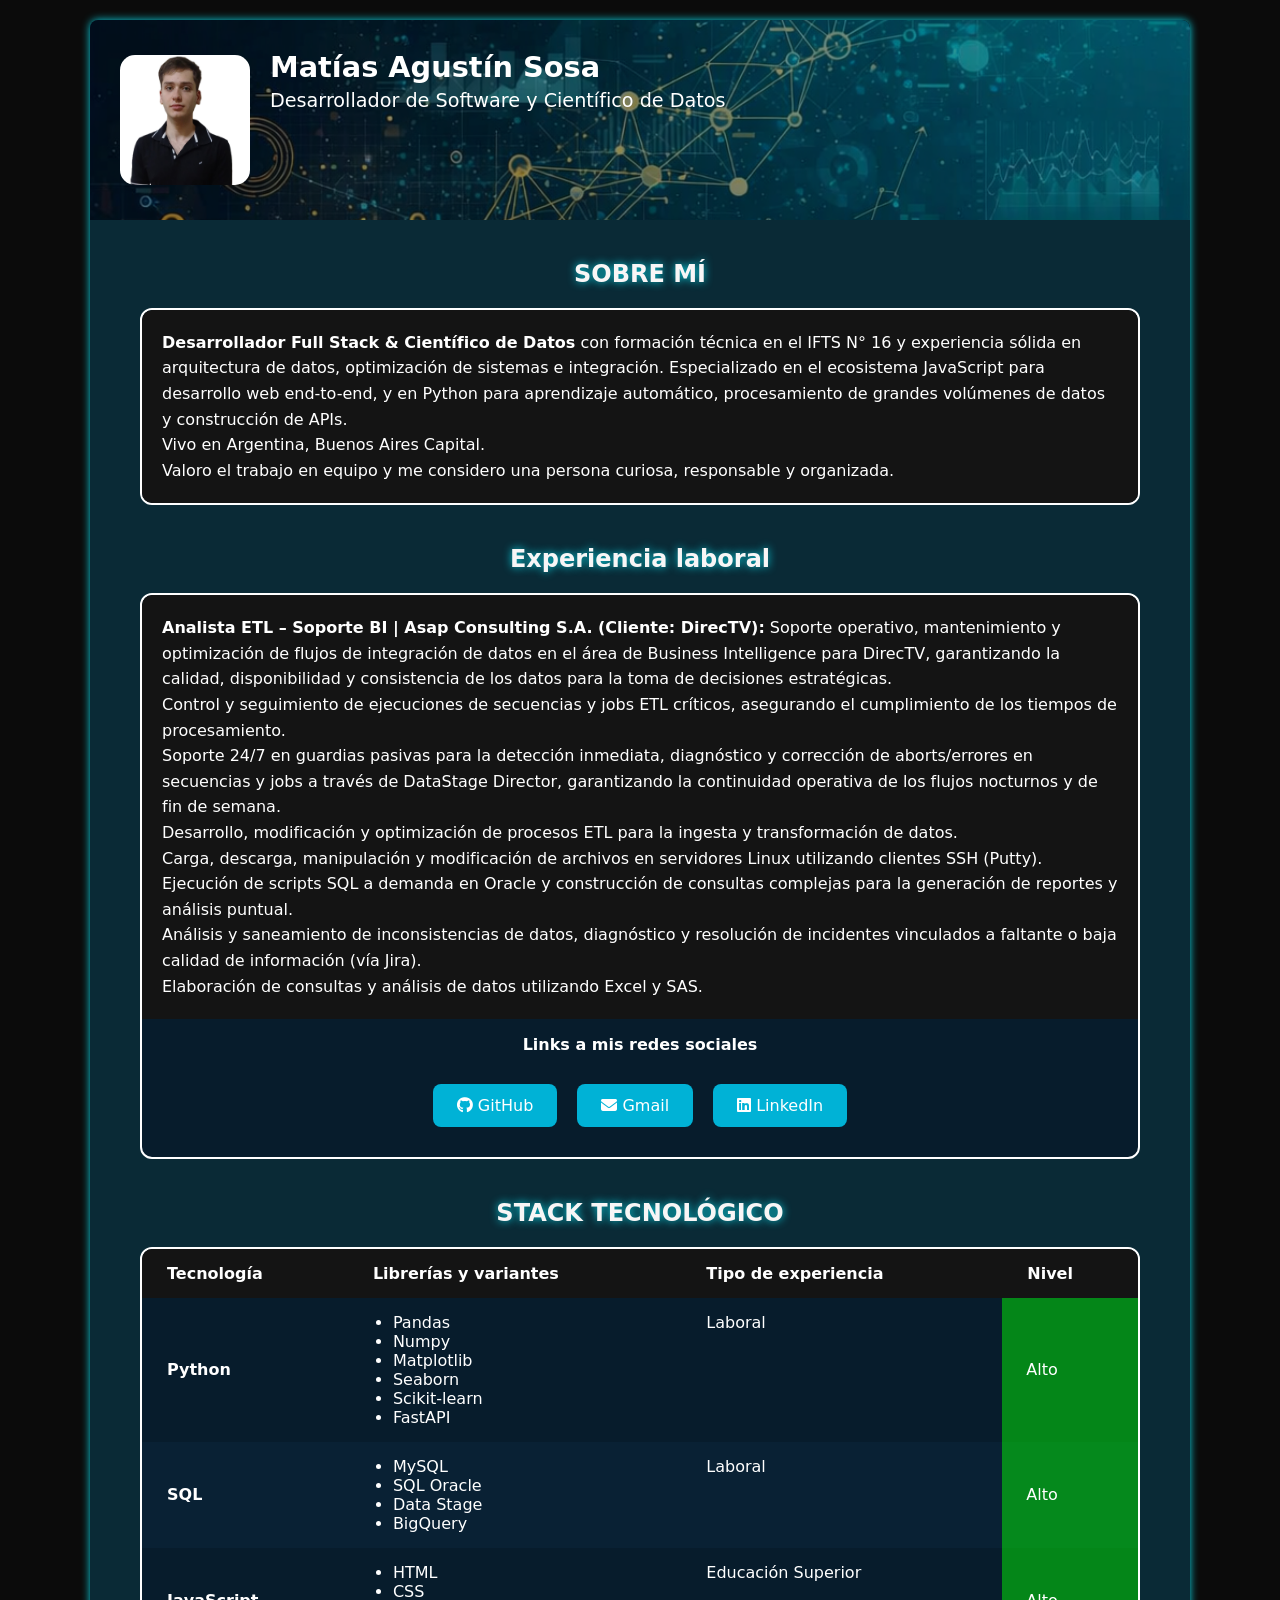
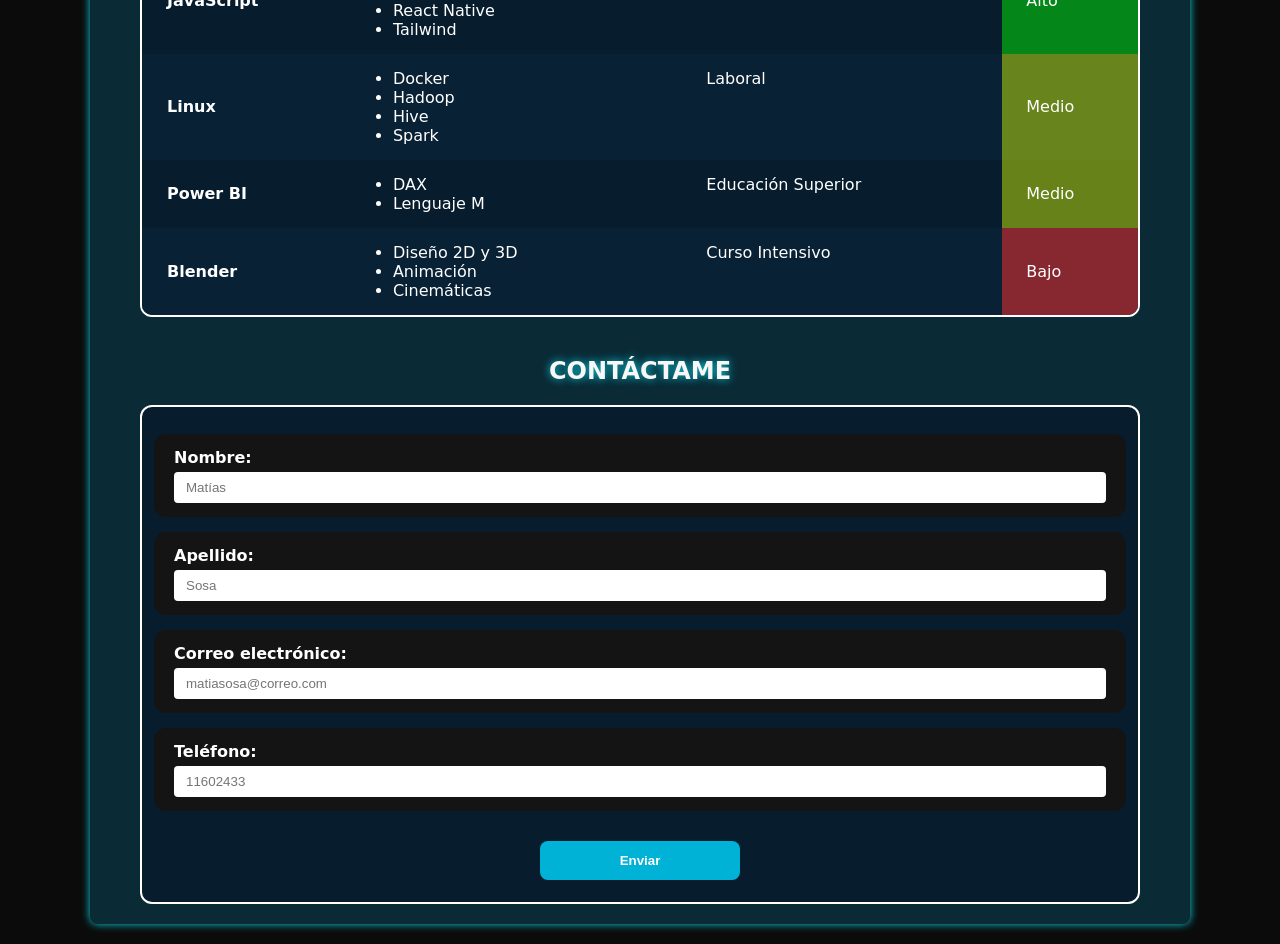
==== commit fd294351: "Se agregan comentarios" ====
--- a/index.html
+++ b/index.html
@@ -17,7 +17,7 @@
     <!-- Creamos el fondo del porfolio (con un shadow para decoracion) -->
     <div class="FondoDivPrincipal">
         
-        <!-- Este div contine foto de perfil y foto de fondo de perfil -->
+        <!-- Este div contine foto de perfil y foto de fondo de perfil (Encabezado visual del perfil) -->
         <div class="ContenedorImagenes">
             <img src="assets/Img/fondo.png" alt="Fondo_foto" class="FotoFondo">
             <img src="assets/Img/foto perfil - sin fondo.jpg" alt="Foto_Mati" class="FotoPerfil">
@@ -27,233 +27,210 @@
             </div>
         </div>
 
-        <!-- Sección sobre mi -->
-        <div class="DivObjetos">
-            <h2 class="Titulos">SOBRE MÍ</h2>
-        </div>
-
-        <!-- Defino un fondo diferente y lo enmarco dentro del mismo fondo principal para colocar mis objetos -->
-        <div class="DivObjetos">
-
-            <!-- Contenedor con mi informacion personal -->
-            <div class="DivTexto">
-
-                <!-- Texto con fondo negro y letra blanca -->
-                <p class="SobreMi">
-                    <strong>Desarrollador Full Stack & Científico de Datos</strong> con formación técnica en el IFTS N° 16 y experiencia sólida en arquitectura de datos, 
-                    optimización de sistemas e integración. Especializado en el ecosistema JavaScript para desarrollo web end-to-end, y en Python para 
-                    aprendizaje automático, procesamiento de grandes volúmenes de datos y construcción de APIs. <br>
-                    Vivo en Argentina, Buenos Aires Capital. <br>
-                    Valoro el trabajo en equipo y me considero una persona curiosa, responsable y organizada.
-                </p>
+        <!-- INICIO DEL CONTENIDO PRINCIPAL -->
+        <main>
+
+            <!-- Sección Sobre Mí -->
+            <section class="SecObjetos">
+                <h2 class="Titulos">SOBRE MÍ</h2>
                 
-            </div>
-
-        </div>
-
-        <!-- Sección Experiencia laboral -->
-        <div class="DivObjetos">
-            <h2 class="Titulos">Experiencia laboral</h2>
-        </div>
-
-        <div class="DivObjetos">
-
-            <div class="DivTexto">
-
-                <p class="SobreMi">
-                    <strong>Analista ETL – Soporte BI | Asap Consulting S.A. (Cliente: DirecTV):</strong>
-                    Soporte operativo, mantenimiento y optimización de flujos de integración de datos en el área de Business Intelligence para DirecTV, garantizando la calidad, disponibilidad y consistencia de los datos para la toma de decisiones estratégicas.
-                    <br>
-                    Control y seguimiento de ejecuciones de secuencias y jobs ETL críticos, asegurando el cumplimiento de los tiempos de procesamiento.
-                    <br>
-                    Soporte 24/7 en guardias pasivas para la detección inmediata, diagnóstico y corrección de aborts/errores en secuencias y jobs a través de DataStage Director, garantizando la continuidad operativa de los flujos nocturnos y de fin de semana.
-                    <br>
-                    Desarrollo, modificación y optimización de procesos ETL para la ingesta y transformación de datos.
-                    <br>
-                    Carga, descarga, manipulación y modificación de archivos en servidores Linux utilizando clientes SSH (Putty).
-                    <br>
-                    Ejecución de scripts SQL a demanda en Oracle y construcción de consultas complejas para la generación de reportes y análisis puntual.
-                    <br>
-                    Análisis y saneamiento de inconsistencias de datos, diagnóstico y resolución de incidentes vinculados a faltante o baja calidad de información (vía Jira).
-                    <br>
-                    Elaboración de consultas y análisis de datos utilizando Excel y SAS.
-
-                </p>
-
-                <p style="text-align: center; font-weight: bold; padding: 0 10px;">Links a mis redes sociales</p>
-                
-                <!-- Creo links a mis redes con forma de boton y decoro con un shadow, alteracion de color y borde redondeado -->
-                <div class="DivBotones">
-                    <a href="https://github.com/Matias-Agustin-Sosa" class="BotonA" target="_blank">
-                        <i class="fa-brands fa-github"></i> GitHub
-                    </a>
-                    <a href="mailto:tu-correo@gmail.com" class="BotonA" target="_blank">
-                        <i class="fa-solid fa-envelope"></i> Gmail
-                    </a>
-                    <a href="https://www.linkedin.com/in/matias-agustin-sosa" class="BotonA" target="_blank">
-                        <i class="fa-brands fa-linkedin"></i> LinkedIn
-                    </a>
+                <!-- Contenedor con mi informacion personal -->
+                <div class="DivTexto">
+                    <!-- Texto con fondo negro y letra blanca -->
+                    <p class="SobreMi">
+                        <strong>Desarrollador Full Stack & Científico de Datos</strong> con formación técnica en el IFTS N° 16 y experiencia sólida en arquitectura de datos, 
+                        optimización de sistemas e integración. Especializado en el ecosistema JavaScript para desarrollo web end-to-end, y en Python para 
+                        aprendizaje automático, procesamiento de grandes volúmenes de datos y construcción de APIs. <br>
+                        Vivo en Argentina, Buenos Aires Capital. <br>
+                        Valoro el trabajo en equipo y me considero una persona curiosa, responsable y organizada.
+                    </p>
                 </div>
-
-            </div>
-
-        </div>
-
-        <!-- Mi stack tecnológico y su nivel-->
-        <div class="DivObjetos">
-            <h2 class="Titulos">STACK TECNOLÓGICO</h2>
-        </div>
-
-        <div class="DivObjetos">
-
-            <!-- Creo un contenedor para mi tabla con un tamaño espacifico y adaptable -->
-            <div class="ContenedorTabla">
-
-                <!-- Creo una tabla con mis tecnologias, librerias, tipo de experiencia y nivel (el nuvel tiene un fondo personalizado segun alto, medio, bajo) -->
-                <table>
-                    <!-- Encabezado de la tabla -->
-                    <thead style="background-color: #141414;">
-                        <tr>
-                            <th>Tecnología</th>
-                            <th>Librerías y variantes</th>
-                            <th>Tipo de experiencia</th>
-                            <th>Nivel</th>
-                        </tr>
-                    </thead>
-
-                    <!-- Cuerpo de la tabla -->
-                    <tbody>
-                        <tr>
-                            <td class="Tecnologia">Python</td>
-                            <td>
-                                <ul>
-                                    <li>Pandas</li>
-                                    <li>Numpy</li>
-                                    <li>Matplotlib</li>
-                                    <li>Seaborn</li>
-                                    <li>Scikit-learn</li>
-                                    <li>FastAPI</li>
-                                </ul> 
-                            </td>
-                            <td>Laboral</td>
-                            <td class="NiveleAlto">Alto</td>
-                        </tr>
-
-                        <tr>
-                            <td class="Tecnologia">SQL</td>
-                            <td>
-                                <ul>
-                                    <li>MySQL</li>
-                                    <li>SQL Oracle</li>
-                                    <li>Data Stage</li>
-                                    <li>BigQuery</li>
-                                </ul>
-                            </td>
-                            <td>Laboral</td>
-                            <td class="NiveleAlto">Alto</td>
-                        </tr>
-
-                        <tr>
-                            <td class="Tecnologia">JavaScript</td>
-                            <td>
-                                <ul>
-                                    <li>HTML</li>
-                                    <li>CSS</li>
-                                    <li>React Native</li>
-                                    <li>Tailwind</li>
-                                </ul>
-                            </td>
-                            <td>Educación Superior</td>
-                            <td class="NiveleAlto">Alto</td>
-                        </tr>
-
-                        <tr>
-                            <td class="Tecnologia">Linux</td>
-                            <td>
-                                <ul>
-                                    <li>Docker</li>
-                                    <li>Hadoop</li>
-                                    <li>Hive</li>
-                                    <li>Spark</li>
-                                </ul>
-                            </td>
-                            <td>Laboral</td>
-                            <td class="NiveleMedio">Medio</td>
-                        </tr>
-
-                        <tr>
-                            <td class="Tecnologia">Power BI</td>
-                            <td>
-                                <ul>
-                                    <li>DAX</li>
-                                    <li>Lenguaje M</li>
-                                </ul>
-                            </td>
-                            <td>Educación Superior</td>
-                            <td class="NiveleMedio">Medio</td>
-                        </tr>
-
-                        <tr>
-                            <td class="Tecnologia">Blender</td>
-                            <td>
-                                <ul>
-                                    <li>Diseño 2D y 3D</li>
-                                    <li>Animación</li>
-                                    <li>Cinemáticas</li>
-                                </ul>
-                            </td>
-                            <td>Curso Intensivo</td>
-                            <td class="NiveleBajo">Bajo</td>
-                        </tr>
-                    </tbody>
-                </table>
-            
-            </div>
-
-        </div>
-
-        <!-- Sección del formulario de contacto-->
-        <div class="DivObjetos">
-            <h2 class="Titulos">CONTÁCTAME</h2>
-        </div>
-
-        <!-- Se crea el contenedor para el formulario -->
-        <div class="DivObjetos"> 
-
-            <!-- Se crea el formulario de contacto con sus campos y id correspondientes -->
-            <form action="/enviar-datos" method="POST">
-
-                <!-- Se crea una clase para los campos del formulario que define color de fondo, largo, borde redondeado, etc. -->
-                <div class="DivCampo">
-                    <label for="nombre">Nombre:</label>
-                    <input type="text" id="nombre" name="nombre" placeholder="Matías" required>
+            </section>
+
+            <!-- Sección Experiencia laboral -->
+            <section class="SecObjetos">
+                <h2 class="Titulos">Experiencia laboral</h2>
+
+                <div class="DivTexto">
+                    <p class="SobreMi">
+                        <strong>Analista ETL – Soporte BI | Asap Consulting S.A. (Cliente: DirecTV):</strong>
+                        Soporte operativo, mantenimiento y optimización de flujos de integración de datos en el área de Business Intelligence para DirecTV, garantizando la calidad, disponibilidad y consistencia de los datos para la toma de decisiones estratégicas.
+                        <br>
+                        Control y seguimiento de ejecuciones de secuencias y jobs ETL críticos, asegurando el cumplimiento de los tiempos de procesamiento.
+                        <br>
+                        Soporte 24/7 en guardias pasivas para la detección inmediata, diagnóstico y corrección de aborts/errores en secuencias y jobs a través de DataStage Director, garantizando la continuidad operativa de los flujos nocturnos y de fin de semana.
+                        <br>
+                        Desarrollo, modificación y optimización de procesos ETL para la ingesta y transformación de datos.
+                        <br>
+                        Carga, descarga, manipulación y modificación de archivos en servidores Linux utilizando clientes SSH (Putty).
+                        <br>
+                        Ejecución de scripts SQL a demanda en Oracle y construcción de consultas complejas para la generación de reportes y análisis puntual.
+                        <br>
+                        Análisis y saneamiento de inconsistencias de datos, diagnóstico y resolución de incidentes vinculados a faltante o baja calidad de información (vía Jira).
+                        <br>
+                        Elaboración de consultas y análisis de datos utilizando Excel y SAS.
+                    </p>
+
+                    <p style="text-align: center; font-weight: bold; padding: 0 10px;">Links a mis redes sociales</p>
+                    
+                    <!-- Creo links a mis redes con forma de boton y decoro con un shadow, alteracion de color y borde redondeado -->
+                    <div class="DivBotones">
+                        <a href="https://github.com/Matias-Agustin-Sosa" class="BotonA" target="_blank">
+                            <i class="fa-brands fa-github"></i> GitHub
+                        </a>
+                        <a href="mailto:tu-correo@gmail.com" class="BotonA" target="_blank">
+                            <i class="fa-solid fa-envelope"></i> Gmail
+                        </a>
+                        <a href="https://www.linkedin.com/in/matias-agustin-sosa" class="BotonA" target="_blank">
+                            <i class="fa-brands fa-linkedin"></i> LinkedIn
+                        </a>
+                    </div>
                 </div>
-
-                <div class="DivCampo">
-                    <label for="apellido">Apellido:</label>
-                    <input type="text" id="apellido" name="apellido" placeholder="Sosa" required>
+            </section>
+
+            <!-- Mi stack tecnológico y su nivel -->
+            <section class="SecObjetos">
+                <h2 class="Titulos">STACK TECNOLÓGICO</h2>
+
+                <!-- Creo un contenedor para mi tabla con un tamaño espacifico y adaptable -->
+                <div class="ContenedorTabla">
+                    <table>
+                        <!-- Encabezado de la tabla -->
+                        <thead style="background-color: #141414;">
+                            <tr>
+                                <th>Tecnología</th>
+                                <th>Librerías y variantes</th>
+                                <th>Tipo de experiencia</th>
+                                <th>Nivel</th>
+                            </tr>
+                        </thead>
+
+                        <!-- Cuerpo de la tabla -->
+                        <tbody>
+                            <tr>
+                                <td class="Tecnologia">Python</td>
+                                <td>
+                                    <ul>
+                                        <li>Pandas</li>
+                                        <li>Numpy</li>
+                                        <li>Matplotlib</li>
+                                        <li>Seaborn</li>
+                                        <li>Scikit-learn</li>
+                                        <li>FastAPI</li>
+                                    </ul> 
+                                </td>
+                                <td>Laboral</td>
+                                <td class="NiveleAlto">Alto</td>
+                            </tr>
+
+                            <tr>
+                                <td class="Tecnologia">SQL</td>
+                                <td>
+                                    <ul>
+                                        <li>MySQL</li>
+                                        <li>SQL Oracle</li>
+                                        <li>Data Stage</li>
+                                        <li>BigQuery</li>
+                                    </ul>
+                                </td>
+                                <td>Laboral</td>
+                                <td class="NiveleAlto">Alto</td>
+                            </tr>
+
+                            <tr>
+                                <td class="Tecnologia">JavaScript</td>
+                                <td>
+                                    <ul>
+                                        <li>HTML</li>
+                                        <li>CSS</li>
+                                        <li>React Native</li>
+                                        <li>Tailwind</li>
+                                    </ul>
+                                </td>
+                                <td>Educación Superior</td>
+                                <td class="NiveleAlto">Alto</td>
+                            </tr>
+
+                            <tr>
+                                <td class="Tecnologia">Linux</td>
+                                <td>
+                                    <ul>
+                                        <li>Docker</li>
+                                        <li>Hadoop</li>
+                                        <li>Hive</li>
+                                        <li>Spark</li>
+                                    </ul>
+                                </td>
+                                <td>Laboral</td>
+                                <td class="NiveleMedio">Medio</td>
+                            </tr>
+
+                            <tr>
+                                <td class="Tecnologia">Power BI</td>
+                                <td>
+                                    <ul>
+                                        <li>DAX</li>
+                                        <li>Lenguaje M</li>
+                                    </ul>
+                                </td>
+                                <td>Educación Superior</td>
+                                <td class="NiveleMedio">Medio</td>
+                            </tr>
+
+                            <tr>
+                                <td class="Tecnologia">Blender</td>
+                                <td>
+                                    <ul>
+                                        <li>Diseño 2D y 3D</li>
+                                        <li>Animación</li>
+                                        <li>Cinemáticas</li>
+                                    </ul>
+                                </td>
+                                <td>Curso Intensivo</td>
+                                <td class="NiveleBajo">Bajo</td>
+                            </tr>
+                        </tbody>
+                    </table>
                 </div>
-
-                <div class="DivCampo">
-                    <label for="email">Correo electrónico:</label>
-                    <input type="email" id="email" name="email" placeholder="matiasosa@correo.com" required>
-                </div>
-
-                <div class="DivCampo">
-                    <label for="telefono">Teléfono:</label>
-                    <input type="tel" id="telefono" name="telefono" placeholder="11602433" required>
-                </div>
-
-            <!-- Se agrega estilos al boton enviar: hover, cambio de color, shadow, etc. -->
-                <div class="DivFormularioBotones">
-                    <button type="submit" class="BotonEnviar">Enviar</button>
-                </div>
-            
-            </form>
-        
-        </div>
+            </section>
+
+            <!-- Sección del formulario de contacto -->
+            <section class="SecObjetos">
+                <h2 class="Titulos">CONTÁCTAME</h2>
+
+                <!-- Se crea el formulario de contacto con sus campos y id correspondientes -->
+                <form action="/enviar-datos" method="POST">
+                    <div class="DivCampo">
+                        <label for="nombre">Nombre:</label>
+                        <input type="text" id="nombre" name="nombre" placeholder="Matías" required>
+                    </div>
+
+                    <div class="DivCampo">
+                        <label for="apellido">Apellido:</label>
+                        <input type="text" id="apellido" name="apellido" placeholder="Sosa" required>
+                    </div>
+
+                    <div class="DivCampo">
+                        <label for="email">Correo electrónico:</label>
+                        <input type="email" id="email" name="email" placeholder="matiasosa@correo.com" required>
+                    </div>
+
+                    <div class="DivCampo">
+                        <label for="telefono">Teléfono:</label>
+                        <input type="tel" id="telefono" name="telefono" placeholder="11602433" required>
+                    </div>
+
+                    <div class="DivFormularioBotones">
+                        <button type="submit" class="BotonEnviar">Enviar</button>
+                    </div>
+                </form>
+            </section>
+
+        </main>
+        <!-- FIN DEL CONTENIDO PRINCIPAL -->
 
     </div>
 
 </body>
+
 </html>
--- a/css/style.css
+++ b/css/style.css
@@ -166,7 +166,7 @@
 
 .BotonA:active { color: rgb(4, 254, 246); }
 
-.DivObjetos {
+.SecObjetos {
     margin: 20px;
     display: flex;
     flex-direction: column; 
@@ -351,7 +351,7 @@
         margin: 35px -10px 0px -60px;
     }
 
-    .DivObjetos {
+    .SecObjetos {
         margin: 15px 10px;
     }
 
